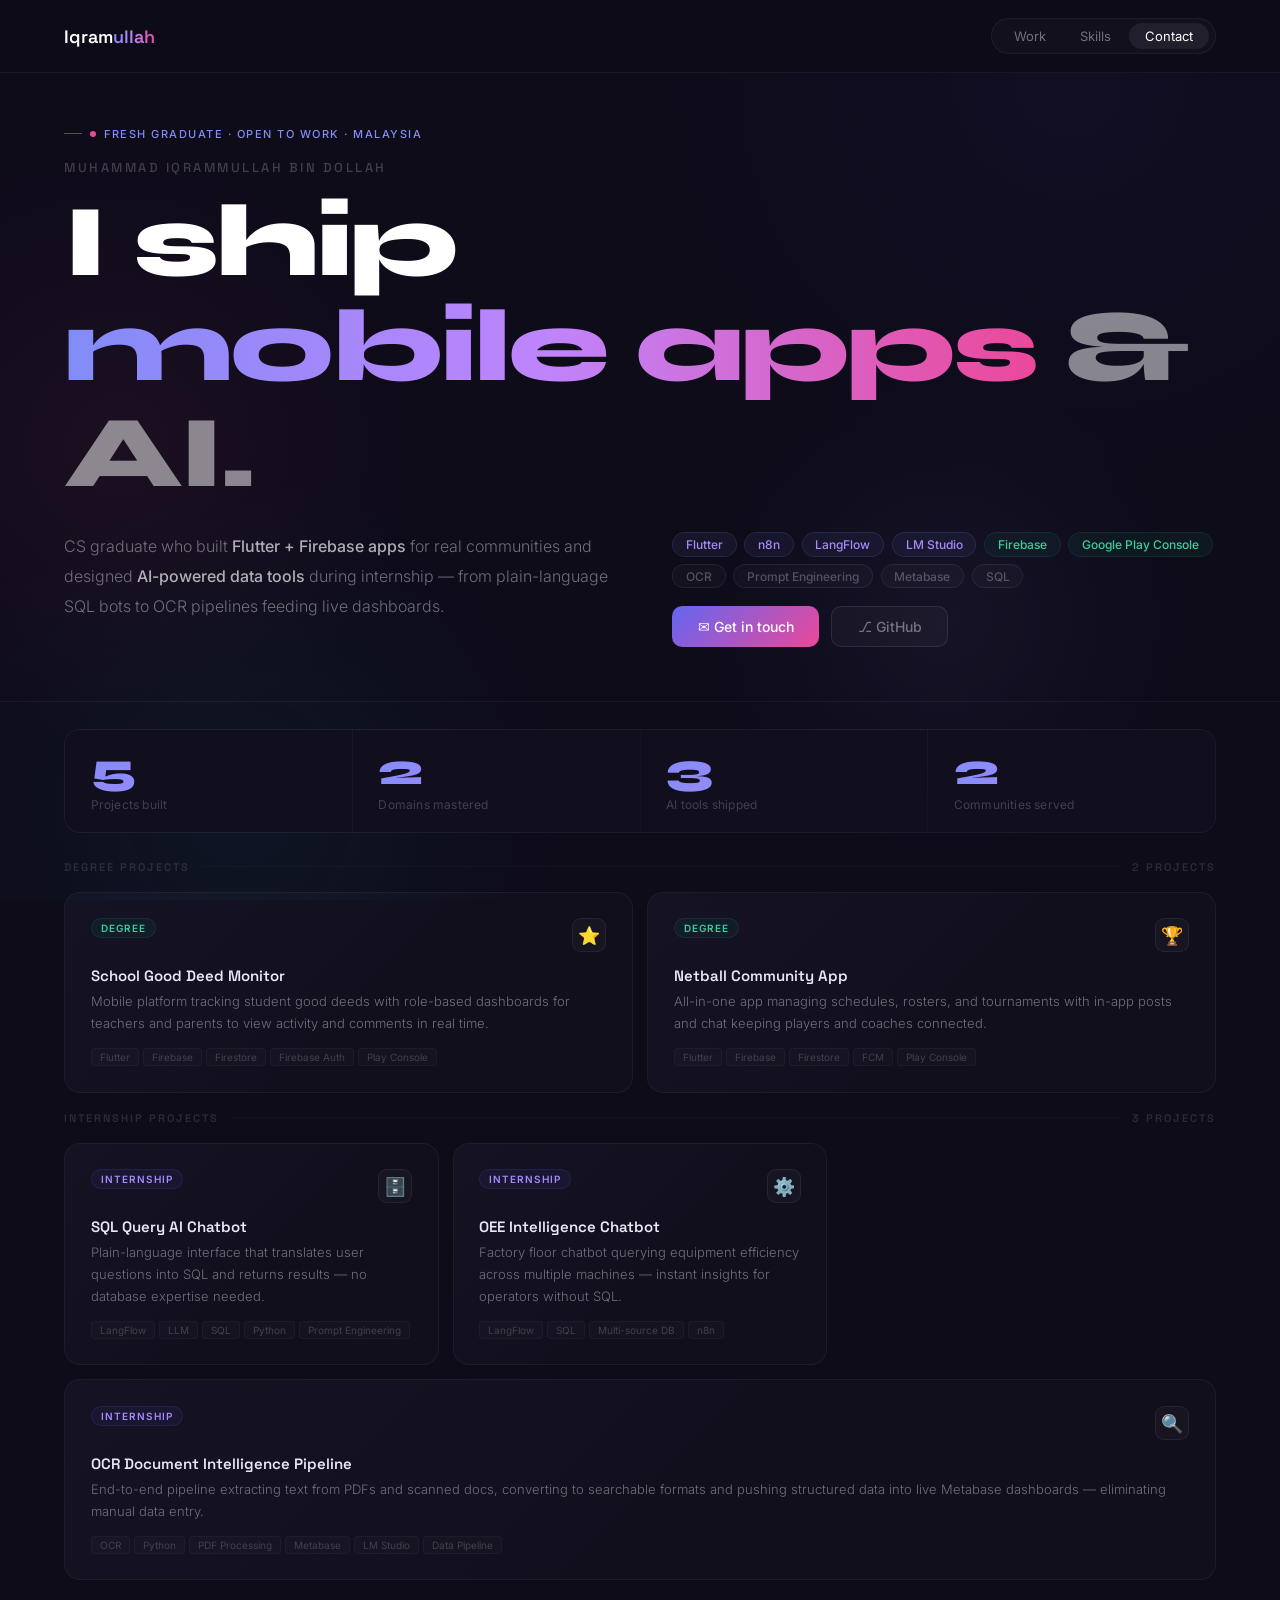
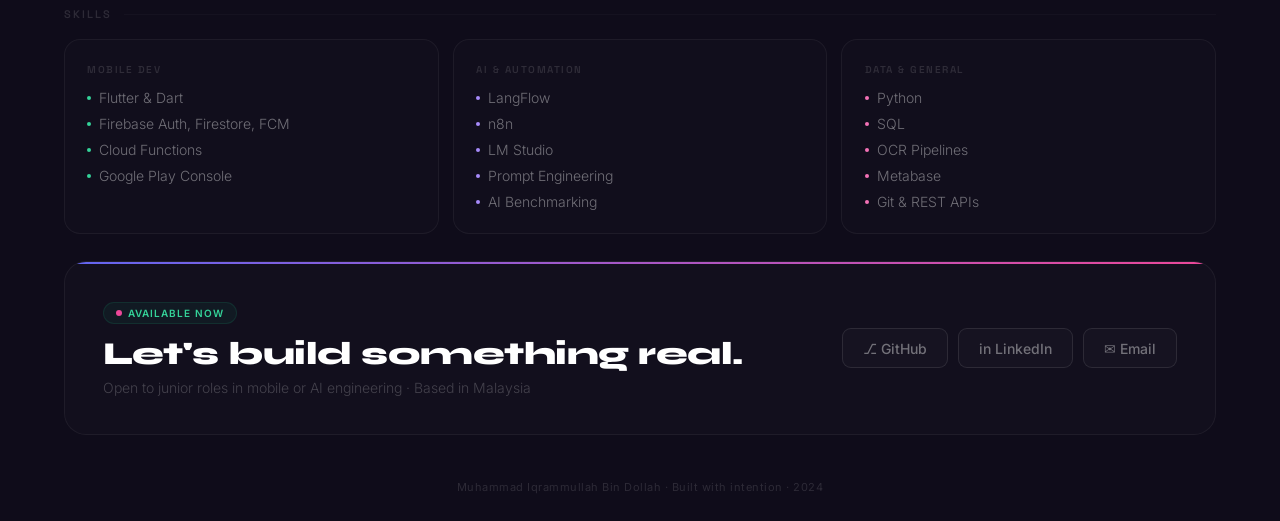
==== index.html @ d05047af "rename main.html to index.html" ====
<!DOCTYPE html>
<html lang="en">
<head>
<meta charset="UTF-8">
<meta name="viewport" content="width=device-width, initial-scale=1.0">
<title>Muhammad Iqrammullah — Mobile & AI Engineer</title>
<meta name="description" content="CS graduate building Flutter mobile apps and AI pipelines. Open to junior roles in Malaysia.">
<link rel="preconnect" href="https://fonts.googleapis.com">
<link href="https://fonts.googleapis.com/css2?family=Syne:wght@600;700;800&family=Inter:wght@300;400;500&family=Space+Grotesk:wght@400;500;600&display=swap" rel="stylesheet">
<style>
*, *::before, *::after { box-sizing: border-box; margin: 0; padding: 0; }

:root {
  --bg: #0F0C1A;
  --s1: #110E1E;
  --s2: #17142A;
  --b1: #ffffff0d;
  --b2: #ffffff18;
  --b3: #ffffff25;
  --t1: #F0EEF8;
  --t2: #ffffff66;
  --t3: #ffffff35;
  --t4: #ffffff20;
  --purple: #818CF8;
  --pink: #EC4899;
  --green: #34D399;
  --green-bg: #10B98110;
  --green-bd: #10B98122;
  --grad: linear-gradient(135deg, #6366F1, #EC4899);
  --grad-t: linear-gradient(90deg, #818CF8, #C084FC 50%, #EC4899);
  --pad: clamp(20px, 5vw, 80px);
}

html { scroll-behavior: smooth; }

body {
  background: var(--bg);
  color: var(--t1);
  font-family: 'Inter', sans-serif;
  min-height: 100vh;
  overflow-x: hidden;
}

/* Full-width canvas behind everything */
#bg-canvas {
  position: fixed;
  inset: 0;
  width: 100vw;
  height: 100vh;
  z-index: 0;
  pointer-events: none;
  opacity: 0.55;
}

.page { position: relative; z-index: 1; width: 100%; }

/* Padding-only container — NO max-width clamp that cuts off */
.inner {
  width: 100%;
  padding-left: var(--pad);
  padding-right: var(--pad);
}

/* ── NAV ── */
nav {
  display: flex;
  justify-content: space-between;
  align-items: center;
  width: 100%;
  padding: clamp(1rem, 2vh, 1.6rem) var(--pad);
  border-bottom: 1px solid var(--b1);
  position: sticky;
  top: 0;
  z-index: 100;
  background: #0F0C1Af3;
  backdrop-filter: blur(20px);
  -webkit-backdrop-filter: blur(20px);
}

.nav-logo {
  font-family: 'Space Grotesk', sans-serif;
  font-weight: 600;
  font-size: clamp(14px, 1.8vw, 18px);
  color: #fff;
  text-decoration: none;
  white-space: nowrap;
}
.nav-logo span {
  background: var(--grad-t);
  -webkit-background-clip: text;
  -webkit-text-fill-color: transparent;
  background-clip: text;
}

.nav-links {
  display: flex;
  gap: 2px;
  background: #ffffff06;
  border: 1px solid var(--b1);
  border-radius: 999px;
  padding: 4px 6px;
}
.nav-links a {
  font-size: clamp(11px, 1.2vw, 13px);
  color: var(--t2);
  text-decoration: none;
  padding: 5px clamp(12px, 1.5vw, 16px);
  border-radius: 999px;
  transition: all .2s;
  white-space: nowrap;
}
.nav-links a:hover, .nav-links a.active { color: #fff; background: #ffffff10; }

.nav-hamburger {
  display: none;
  flex-direction: column;
  gap: 5px;
  cursor: pointer;
  padding: 7px;
  border: 1px solid var(--b1);
  border-radius: 8px;
  background: #ffffff06;
}
.nav-hamburger span { display: block; width: 20px; height: 2px; background: var(--t2); border-radius: 2px; transition: all .25s; }
.nav-hamburger.open span:nth-child(1) { transform: translateY(7px) rotate(45deg); }
.nav-hamburger.open span:nth-child(2) { opacity: 0; }
.nav-hamburger.open span:nth-child(3) { transform: translateY(-7px) rotate(-45deg); }

.mobile-menu {
  display: none;
  position: fixed;
  top: 0; left: 0; right: 0;
  background: #0F0C1Afc;
  backdrop-filter: blur(24px);
  z-index: 99;
  padding: 5rem var(--pad) 2rem;
  border-bottom: 1px solid var(--b1);
  flex-direction: column;
  gap: 0.3rem;
  transform: translateY(-100%);
  transition: transform .3s ease;
}
.mobile-menu.open { transform: translateY(0); display: flex; }
.mobile-menu a {
  font-size: 1.3rem;
  color: var(--t2);
  text-decoration: none;
  padding: 1rem 0;
  border-bottom: 1px solid var(--b1);
  font-family: 'Space Grotesk', sans-serif;
  font-weight: 500;
  transition: color .15s;
}
.mobile-menu a:hover { color: #fff; }

/* ── HERO ── */
.hero {
  padding: clamp(2rem, 5vh, 5rem) var(--pad) clamp(2.5rem, 6vh, 5rem);
  border-bottom: 1px solid var(--b1);
  margin-bottom: clamp(1.5rem, 3vh, 3rem);
  width: 100%;
}

.eyebrow {
  display: inline-flex;
  align-items: center;
  gap: 8px;
  font-size: clamp(9px, 1vw, 11px);
  font-weight: 500;
  letter-spacing: 1.5px;
  text-transform: uppercase;
  color: var(--purple);
  margin-bottom: clamp(0.8rem, 2vh, 1.5rem);
}
.eyebrow::before { content:''; width: 18px; height: 1px; background: var(--purple); opacity: .5; }

.pulse {
  width: 6px; height: 6px;
  border-radius: 50%;
  background: var(--pink);
  animation: pulse 2s infinite;
  flex-shrink: 0;
}
@keyframes pulse { 0%,100%{opacity:1;transform:scale(1)} 50%{opacity:.3;transform:scale(.6)} }

.hero-name {
  font-family: 'Space Grotesk', sans-serif;
  font-size: clamp(10px, 1.1vw, 13px);
  font-weight: 500;
  color: var(--t3);
  letter-spacing: 2.5px;
  text-transform: uppercase;
  margin-bottom: clamp(0.5rem, 1.5vh, 1rem);
}

/* Hero headline scales with full viewport width */
h1 {
  font-family: 'Syne', sans-serif;
  font-size: clamp(2.8rem, 8vw, 7rem);
  font-weight: 800;
  line-height: 1.03;
  letter-spacing: -0.03em;
  color: #fff;
}
.h1b {
  font-family: 'Syne', sans-serif;
  font-size: clamp(2.8rem, 8vw, 7rem);
  font-weight: 800;
  line-height: 1.03;
  letter-spacing: -0.03em;
  display: block;
}
.gt {
  background: var(--grad-t);
  -webkit-background-clip: text;
  -webkit-text-fill-color: transparent;
  background-clip: text;
}
#cw { display: inline-block; min-width: clamp(180px, 35vw, 560px); }

.hero-body {
  display: grid;
  grid-template-columns: 1fr 1fr;
  gap: clamp(2rem, 5vw, 6rem);
  margin-top: clamp(1.5rem, 3vh, 2.5rem);
  align-items: start;
}

.hero-desc {
  font-size: clamp(13px, 1.4vw, 16px);
  line-height: 1.85;
  color: var(--t2);
  font-weight: 300;
}
.hero-desc strong { color: #ffffffaa; font-weight: 500; }

.hero-right {}

.chips {
  display: flex;
  flex-wrap: wrap;
  gap: clamp(4px, 0.6vw, 8px);
  margin-bottom: clamp(1rem, 2vh, 1.6rem);
}
.chip {
  font-size: clamp(10px, 1vw, 12px);
  font-weight: 500;
  padding: clamp(3px, 0.4vh, 6px) clamp(8px, 1vw, 14px);
  border-radius: 999px;
  transition: all .2s;
  cursor: default;
}
.chip:hover { transform: translateY(-2px); }
.cp { background: #818CF812; border: 1px solid #818CF822; color: #A78BFA; }
.cp:hover { background: #818CF820; border-color: #818CF840; }
.ck { background: #10B98110; border: 1px solid #10B98120; color: #34D399; }
.ck:hover { background: #10B98120; border-color: #10B98135; }
.cg { background: #ffffff07; border: 1px solid #ffffff10; color: #ffffff44; }
.cg:hover { background: #ffffff0f; color: #ffffff77; }

.hero-btns {
  display: flex;
  gap: clamp(6px, 1vw, 12px);
  flex-wrap: wrap;
}
.btn {
  font-size: clamp(12px, 1.2vw, 14px);
  font-weight: 500;
  padding: clamp(9px, 1.2vh, 13px) clamp(16px, 2vw, 26px);
  border-radius: 10px;
  cursor: pointer;
  border: none;
  transition: all .22s;
  display: inline-flex;
  align-items: center;
  gap: 7px;
  font-family: 'Inter', sans-serif;
  text-decoration: none;
  white-space: nowrap;
}
.btn-g { background: var(--grad); color: #fff; }
.btn-g:hover { transform: translateY(-2px); box-shadow: 0 10px 30px #6366F130; opacity: .9; }
.btn-gl { background: #ffffff08; border: 1px solid var(--b2); color: var(--t2); }
.btn-gl:hover { background: #ffffff11; color: #fff; transform: translateY(-2px); }

/* ── STATS ── */
.stats {
  display: grid;
  grid-template-columns: repeat(4, 1fr);
  gap: 1px;
  background: #ffffff08;
  border: 1px solid #ffffff08;
  border-radius: clamp(10px, 1.5vw, 16px);
  overflow: hidden;
  margin: 0 var(--pad) clamp(1.5rem, 3vh, 3rem);
}
.stat {
  background: var(--s1);
  padding: clamp(0.9rem, 2vh, 1.4rem) clamp(1rem, 2vw, 1.6rem);
  transition: background .2s;
  cursor: default;
}
.stat:hover { background: var(--s2); }
.snum {
  font-family: 'Syne', sans-serif;
  font-size: clamp(1.5rem, 3.5vw, 2.8rem);
  font-weight: 800;
  letter-spacing: -0.03em;
  background: linear-gradient(135deg, #818CF8, #C084FC);
  -webkit-background-clip: text;
  -webkit-text-fill-color: transparent;
  background-clip: text;
  line-height: 1;
}
.slbl {
  font-size: clamp(9px, 1vw, 12px);
  color: var(--t3);
  margin-top: 4px;
  letter-spacing: .2px;
  line-height: 1.4;
}

/* ── SECTION HEADER ── */
.sh { display: flex; align-items: center; gap: 12px; margin-bottom: clamp(1rem, 2vh, 1.6rem); }
.sl {
  font-family: 'Space Grotesk', sans-serif;
  font-size: clamp(9px, 0.9vw, 11px);
  font-weight: 600;
  letter-spacing: 2px;
  text-transform: uppercase;
  color: var(--t4);
  white-space: nowrap;
}
.sline { flex: 1; height: 1px; background: #ffffff07; }

/* ── PROJECTS ── */
.psec {
  padding: 0 var(--pad) clamp(1.5rem, 3vh, 3rem);
}

/* Auto-fit: 1 col mobile → 2 col tablet → 3 col desktop → fills available space */
.pgrid {
  display: grid;
  grid-template-columns: repeat(auto-fit, minmax(min(100%, 300px), 1fr));
  gap: clamp(8px, 1.2vw, 14px);
}

.pc {
  border: 1px solid var(--b1);
  border-radius: clamp(10px, 1.5vw, 16px);
  padding: clamp(1rem, 2vw, 1.6rem);
  background: #ffffff04;
  position: relative;
  overflow: hidden;
  transition: border-color .25s, background .25s, transform .25s, box-shadow .25s;
  cursor: pointer;
  min-height: 0;
}
.pc::before {
  content: ''; position: absolute; top: 0; left: 0; right: 0; height: 2px;
  background: transparent; transition: background .3s;
}
.pc::after {
  content: ''; position: absolute; inset: 0;
  background: linear-gradient(135deg, #6366F108, transparent 55%);
  pointer-events: none;
}
.pc:hover {
  border-color: #818CF825;
  background: #ffffff07;
  transform: translateY(-3px);
  box-shadow: 0 16px 48px #6366F112;
}
.pc:hover::before {
  background: linear-gradient(90deg, transparent, #818CF850, #EC489950, transparent);
}
.wide { grid-column: 1 / -1; }

.pc-top {
  display: flex;
  justify-content: space-between;
  align-items: flex-start;
  margin-bottom: clamp(0.7rem, 1.5vh, 1rem);
}
.pb {
  font-size: clamp(8px, 0.8vw, 10px);
  font-weight: 600;
  letter-spacing: 1px;
  text-transform: uppercase;
  padding: 3px 9px;
  border-radius: 999px;
}
.pb-d { background: #10B98112; color: #34D399; border: 1px solid #10B98120; }
.pb-i { background: #6366F112; color: #A78BFA; border: 1px solid #6366F122; }
.pi {
  width: clamp(26px, 3vw, 34px);
  height: clamp(26px, 3vw, 34px);
  border-radius: 9px;
  background: #ffffff07;
  border: 1px solid #ffffff10;
  display: flex; align-items: center; justify-content: center;
  font-size: clamp(13px, 1.8vw, 18px);
  transition: all .2s;
  flex-shrink: 0;
}
.pc:hover .pi { background: #818CF815; border-color: #818CF825; }
.pc h3 {
  font-family: 'Space Grotesk', sans-serif;
  font-size: clamp(12px, 1.3vw, 15px);
  font-weight: 600;
  color: #EDE9F8;
  margin-bottom: 5px;
  line-height: 1.3;
}
.pc p {
  font-size: clamp(11px, 1.1vw, 13px);
  line-height: 1.7;
  color: var(--t2);
  margin-bottom: clamp(0.6rem, 1.5vh, 1rem);
  font-weight: 300;
}
.pst { display: flex; flex-wrap: wrap; gap: 4px; }
.ptag {
  font-size: clamp(8px, 0.8vw, 10px);
  padding: 2px 8px;
  border-radius: 4px;
  background: #ffffff05;
  color: #ffffff30;
  border: 1px solid #ffffff08;
  transition: all .2s;
}
.pc:hover .ptag { background: #ffffff08; color: #ffffff45; }

/* ── MODAL ── */
.modal-overlay {
  position: fixed; inset: 0;
  background: #00000088;
  z-index: 200;
  display: flex; align-items: center; justify-content: center;
  opacity: 0; pointer-events: none;
  transition: opacity .25s;
  backdrop-filter: blur(8px);
  padding: clamp(1rem, 3vw, 2rem);
}
.modal-overlay.open { opacity: 1; pointer-events: all; }
.modal {
  background: #151222ee;
  border: 1px solid var(--b2);
  border-radius: clamp(14px, 2vw, 22px);
  padding: clamp(1.4rem, 3vw, 2.2rem);
  width: min(600px, 92vw);
  max-height: 88vh;
  overflow-y: auto;
  transform: translateY(20px) scale(.97);
  transition: transform .28s;
  position: relative;
}
.modal-overlay.open .modal { transform: translateY(0) scale(1); }
.modal::after {
  content: ''; position: absolute; top: 0; left: 0; right: 0;
  height: 2px; background: var(--grad);
  border-radius: 22px 22px 0 0;
}
.modal-close {
  position: absolute; top: 1rem; right: 1rem;
  background: #ffffff10; border: 1px solid var(--b1);
  border-radius: 999px; padding: 4px 12px;
  font-size: 11px; color: var(--t2); cursor: pointer;
  transition: all .15s; font-family: 'Inter', sans-serif;
}
.modal-close:hover { background: #ffffff18; color: #fff; }
.modal-badge {
  font-size: 9px; font-weight: 600; letter-spacing: 1px;
  text-transform: uppercase; padding: 3px 9px;
  border-radius: 999px; display: inline-block; margin-bottom: 12px;
}
.modal h2 {
  font-family: 'Syne', sans-serif;
  font-size: clamp(1.1rem, 2.5vw, 1.5rem);
  font-weight: 800; color: #fff;
  letter-spacing: -.4px; margin-bottom: .7rem; padding-right: 3rem;
}
.modal-desc {
  font-size: clamp(12px, 1.2vw, 14px);
  line-height: 1.8; color: var(--t2);
  margin-bottom: 1.2rem; font-weight: 300;
}
.modal-stack { display: flex; flex-wrap: wrap; gap: 6px; }
.modal-tag {
  font-size: clamp(10px, 1vw, 12px);
  padding: 4px 10px; border-radius: 6px;
  background: #ffffff08; color: var(--t2);
  border: 1px solid var(--b1);
}

/* ── SKILLS ── */
.skills-sec {
  padding: 0 var(--pad) clamp(1.5rem, 3vh, 3rem);
}
.skgrid {
  display: grid;
  grid-template-columns: repeat(auto-fit, minmax(min(100%, 200px), 1fr));
  gap: clamp(8px, 1.2vw, 14px);
}
.skg {
  border: 1px solid var(--b1);
  border-radius: clamp(10px, 1.5vw, 16px);
  padding: clamp(1rem, 2vw, 1.4rem);
  background: #ffffff03;
  transition: all .22s;
}
.skg:hover { border-color: var(--b2); background: #ffffff06; transform: translateY(-2px); }
.skt {
  font-size: clamp(8px, 0.9vw, 10px);
  font-weight: 600; letter-spacing: 1.5px;
  text-transform: uppercase; color: var(--t4);
  margin-bottom: clamp(8px, 1.5vh, 14px);
  font-family: 'Space Grotesk', sans-serif;
}
.ski {
  display: flex; align-items: center; gap: 8px;
  font-size: clamp(11px, 1.2vw, 14px);
  color: var(--t2); margin-bottom: clamp(5px, 1vh, 9px);
  font-weight: 300; transition: color .15s;
}
.ski:last-child { margin-bottom: 0; }
.skg:hover .ski { color: var(--t1); }
.sd { width: 4px; height: 4px; border-radius: 50%; flex-shrink: 0; }
.dp { background: #A78BFA; } .dk { background: #34D399; } .dt { background: #F472B6; }

/* ── CONTACT ── */
.contact-sec {
  padding: 0 var(--pad) clamp(1.5rem, 3vh, 3rem);
}
.cc {
  border: 1px solid var(--b1);
  border-radius: clamp(14px, 2vw, 22px);
  padding: clamp(1.5rem, 3vw, 2.5rem);
  background: #ffffff04;
  position: relative;
  overflow: hidden;
  transition: border-color .25s;
}
.cc:hover { border-color: var(--b2); }
.cc::before {
  content: ''; position: absolute; top: 0; left: 0; right: 0;
  height: 2px; background: var(--grad);
}
.cc-inner {
  display: flex;
  justify-content: space-between;
  align-items: center;
  gap: clamp(1rem, 3vw, 2rem);
  flex-wrap: wrap;
}
.avail {
  display: inline-flex; align-items: center; gap: 6px;
  font-size: clamp(8px, 0.9vw, 10px);
  font-weight: 600; letter-spacing: 1px; text-transform: uppercase;
  color: var(--green); background: var(--green-bg);
  border: 1px solid var(--green-bd);
  padding: 4px 12px; border-radius: 999px; margin-bottom: 10px;
}
.cc h4 {
  font-family: 'Syne', sans-serif;
  font-size: clamp(1.2rem, 3.5vw, 2rem);
  font-weight: 800; color: #fff;
  letter-spacing: -.5px; margin-bottom: 6px;
}
.cc p { font-size: clamp(11px, 1.2vw, 14px); color: var(--t3); font-weight: 300; }
.clinks { display: flex; gap: clamp(6px, 1vw, 10px); flex-wrap: wrap; }
.cl {
  font-size: clamp(11px, 1.1vw, 14px);
  font-weight: 500;
  padding: clamp(8px, 1.2vh, 12px) clamp(14px, 2vw, 20px);
  border-radius: 9px;
  border: 1px solid var(--b2);
  color: var(--t2); text-decoration: none;
  display: inline-flex; align-items: center; gap: 6px;
  transition: all .18s; background: #ffffff05;
  font-family: 'Inter', sans-serif;
}
.cl:hover { color: #fff; border-color: var(--b3); background: #ffffff0f; transform: translateY(-2px); }

footer {
  text-align: center;
  padding: clamp(1rem, 2vh, 1.5rem) var(--pad) clamp(1.5rem, 3vh, 2.5rem);
  font-size: clamp(9px, 1vw, 11px);
  color: var(--t4);
  letter-spacing: .5px;
}

/* ── ANIMATIONS ── */
.reveal { opacity: 0; transform: translateY(22px); transition: opacity .55s ease, transform .55s ease; }
.reveal.visible { opacity: 1; transform: translateY(0); }
.fo { animation: fo .22s ease forwards; }
.fi { animation: fi .25s ease forwards; }
@keyframes fo { from{opacity:1;transform:translateY(0)} to{opacity:0;transform:translateY(-6px)} }
@keyframes fi { from{opacity:0;transform:translateY(6px)} to{opacity:1;transform:translateY(0)} }

/* ── RESPONSIVE ── */
@media (max-width: 900px) {
  .hero-body { grid-template-columns: 1fr; gap: 1.5rem; }
  .nav-links { display: none; }
  .nav-hamburger { display: flex; }
}
@media (max-width: 640px) {
  .stats { grid-template-columns: repeat(2, 1fr); }
  .cc-inner { flex-direction: column; align-items: flex-start; }
}
@media (max-width: 400px) {
  .skgrid { grid-template-columns: 1fr; }
}
@media (prefers-reduced-motion: reduce) {
  *, *::before, *::after { animation-duration: .01ms !important; transition-duration: .01ms !important; }
}
</style>
</head>
<body>

<canvas id="bg-canvas"></canvas>

<!-- MOBILE MENU -->
<div class="mobile-menu" id="mobile-menu">
  <a href="#work"    onclick="closeMobileMenu()">Work</a>
  <a href="#skills"  onclick="closeMobileMenu()">Skills</a>
  <a href="#contact" onclick="closeMobileMenu()">Contact</a>
</div>

<!-- MODAL -->
<div class="modal-overlay" id="modal" role="dialog" aria-modal="true">
  <div class="modal">
    <button class="modal-close" id="modal-close" aria-label="Close">✕ Close</button>
    <span class="modal-badge" id="m-badge"></span>
    <h2 id="m-title"></h2>
    <p class="modal-desc" id="m-desc"></p>
    <div class="modal-stack" id="m-stack"></div>
  </div>
</div>

<div class="page">

  <!-- NAV -->
  <nav aria-label="Main navigation">
    <a class="nav-logo" href="#">Iqram<span>ullah</span></a>
    <div class="nav-links">
      <a href="#work">Work</a>
      <a href="#skills">Skills</a>
      <a href="#contact">Contact</a>
    </div>
    <button class="nav-hamburger" id="hamburger" aria-label="Toggle menu" aria-expanded="false">
      <span></span><span></span><span></span>
    </button>
  </nav>

  <!-- HERO -->
  <section class="hero reveal" aria-label="Introduction">
    <div class="eyebrow"><span class="pulse" aria-hidden="true"></span>Fresh Graduate · Open to Work · Malaysia</div>
    <p class="hero-name">Muhammad Iqrammullah Bin Dollah</p>
    <h1>I ship</h1>
    <span class="h1b">
      <span class="gt" id="cw" aria-live="polite">mobile apps</span>
      <span style="color:#ffffff80"> &amp; AI.</span>
    </span>
    <div class="hero-body">
      <p class="hero-desc">
        CS graduate who built <strong>Flutter + Firebase apps</strong> for real communities
        and designed <strong>AI-powered data tools</strong> during internship — from
        plain-language SQL bots to OCR pipelines feeding live dashboards.
      </p>
      <div class="hero-right">
        <div class="chips" role="list">
          <span class="chip cp" role="listitem">Flutter</span>
          <span class="chip cp" role="listitem">n8n</span>
          <span class="chip cp" role="listitem">LangFlow</span>
          <span class="chip cp" role="listitem">LM Studio</span>
          <span class="chip ck" role="listitem">Firebase</span>
          <span class="chip ck" role="listitem">Google Play Console</span>
          <span class="chip cg" role="listitem">OCR</span>
          <span class="chip cg" role="listitem">Prompt Engineering</span>
          <span class="chip cg" role="listitem">Metabase</span>
          <span class="chip cg" role="listitem">SQL</span>
        </div>
        <div class="hero-btns">
          <a class="btn btn-g" href="mailto:your@email.com">✉ Get in touch</a>
          <a class="btn btn-gl" href="https://github.com/yourusername" target="_blank" rel="noopener">⎇ GitHub</a>
        </div>
      </div>
    </div>
  </section>

  <!-- STATS -->
  <div class="stats reveal" role="region" aria-label="At a glance">
    <div class="stat"><div class="snum">5</div><div class="slbl">Projects built</div></div>
    <div class="stat"><div class="snum">2</div><div class="slbl">Domains mastered</div></div>
    <div class="stat"><div class="snum">3</div><div class="slbl">AI tools shipped</div></div>
    <div class="stat"><div class="snum">2</div><div class="slbl">Communities served</div></div>
  </div>

  <!-- PROJECTS -->
  <section id="work" class="psec reveal" aria-label="Projects">

    <div class="sh"><span class="sl">Degree Projects</span><div class="sline"></div><span class="sl">2 Projects</span></div>
    <div class="pgrid" style="margin-bottom: clamp(1rem,2vh,2rem)">

      <article class="pc"
        data-title="School Good Deed Monitor" data-badge="Degree" data-badge-class="pb-d"
        data-desc="A mobile platform that tracks and rewards student good deeds, giving teachers and parents their own role-based dashboard to view activity, milestones, and leave comments in real time. Designed to encourage positive school culture through transparent recognition."
        data-stack="Flutter,Dart,Firebase Auth,Firestore,Cloud Storage,Google Play Console">
        <div class="pc-top"><span class="pb pb-d">Degree</span><div class="pi">⭐</div></div>
        <h3>School Good Deed Monitor</h3>
        <p>Mobile platform tracking student good deeds with role-based dashboards for teachers and parents to view activity and comments in real time.</p>
        <div class="pst"><span class="ptag">Flutter</span><span class="ptag">Firebase</span><span class="ptag">Firestore</span><span class="ptag">Firebase Auth</span><span class="ptag">Play Console</span></div>
      </article>

      <article class="pc"
        data-title="Netball Community App" data-badge="Degree" data-badge-class="pb-d"
        data-desc="All-in-one mobile app for netball communities — manages schedules, rosters, and tournaments, while giving players and coaches an in-app social feed and chat so the community stays connected between games and events."
        data-stack="Flutter,Dart,Firebase,Firestore,FCM (Push Notifications),Google Play Console">
        <div class="pc-top"><span class="pb pb-d">Degree</span><div class="pi">🏆</div></div>
        <h3>Netball Community App</h3>
        <p>All-in-one app managing schedules, rosters, and tournaments with in-app posts and chat keeping players and coaches connected.</p>
        <div class="pst"><span class="ptag">Flutter</span><span class="ptag">Firebase</span><span class="ptag">Firestore</span><span class="ptag">FCM</span><span class="ptag">Play Console</span></div>
      </article>

    </div>

    <div class="sh" style="margin-top:clamp(1rem,2vh,1.8rem)"><span class="sl">Internship Projects</span><div class="sline"></div><span class="sl">3 Projects</span></div>
    <div class="pgrid">

      <article class="pc"
        data-title="SQL Query AI Chatbot" data-badge="Internship" data-badge-class="pb-i"
        data-desc="Conversational interface that lets non-technical users query a database in plain English — the AI translates natural language intent into accurate SQL, executes it, and returns clean readable results instantly. No SQL knowledge required by the end user."
        data-stack="LangFlow,LLM,SQL,Python,Prompt Engineering,REST API">
        <div class="pc-top"><span class="pb pb-i">Internship</span><div class="pi">🗄️</div></div>
        <h3>SQL Query AI Chatbot</h3>
        <p>Plain-language interface that translates user questions into SQL and returns results — no database expertise needed.</p>
        <div class="pst"><span class="ptag">LangFlow</span><span class="ptag">LLM</span><span class="ptag">SQL</span><span class="ptag">Python</span><span class="ptag">Prompt Engineering</span></div>
      </article>

      <article class="pc"
        data-title="OEE Intelligence Chatbot" data-badge="Internship" data-badge-class="pb-i"
        data-desc="Plain-language chatbot for factory floor data — queries Overall Equipment Efficiency metrics across multiple machines and data sources so operators and managers get instant insights without writing a single line of SQL."
        data-stack="LangFlow,LLM,SQL,Multi-source DB,n8n,Python">
        <div class="pc-top"><span class="pb pb-i">Internship</span><div class="pi">⚙️</div></div>
        <h3>OEE Intelligence Chatbot</h3>
        <p>Factory floor chatbot querying equipment efficiency across multiple machines — instant insights for operators without SQL.</p>
        <div class="pst"><span class="ptag">LangFlow</span><span class="ptag">SQL</span><span class="ptag">Multi-source DB</span><span class="ptag">n8n</span></div>
      </article>

      <article class="pc wide"
        data-title="OCR Document Intelligence Pipeline" data-badge="Internship" data-badge-class="pb-i"
        data-desc="End-to-end OCR system that extracts text from PDFs and scanned documents, converts them into editable and searchable formats, and pushes clean structured data into Metabase for live visual dashboards — eliminating hours of manual data entry and making documents instantly queryable."
        data-stack="OCR,Python,PDF Processing,Metabase,LM Studio,Data Pipeline">
        <div class="pc-top"><span class="pb pb-i">Internship</span><div class="pi">🔍</div></div>
        <h3>OCR Document Intelligence Pipeline</h3>
        <p>End-to-end pipeline extracting text from PDFs and scanned docs, converting to searchable formats and pushing structured data into live Metabase dashboards — eliminating manual data entry.</p>
        <div class="pst"><span class="ptag">OCR</span><span class="ptag">Python</span><span class="ptag">PDF Processing</span><span class="ptag">Metabase</span><span class="ptag">LM Studio</span><span class="ptag">Data Pipeline</span></div>
      </article>

    </div>
  </section>

  <!-- SKILLS -->
  <section id="skills" class="skills-sec reveal" aria-label="Skills">
    <div class="sh"><span class="sl">Skills</span><div class="sline"></div></div>
    <div class="skgrid">
      <div class="skg">
        <div class="skt">Mobile Dev</div>
        <div class="ski"><span class="sd dk"></span>Flutter &amp; Dart</div>
        <div class="ski"><span class="sd dk"></span>Firebase Auth, Firestore, FCM</div>
        <div class="ski"><span class="sd dk"></span>Cloud Functions</div>
        <div class="ski"><span class="sd dk"></span>Google Play Console</div>
      </div>
      <div class="skg">
        <div class="skt">AI &amp; Automation</div>
        <div class="ski"><span class="sd dp"></span>LangFlow</div>
        <div class="ski"><span class="sd dp"></span>n8n</div>
        <div class="ski"><span class="sd dp"></span>LM Studio</div>
        <div class="ski"><span class="sd dp"></span>Prompt Engineering</div>
        <div class="ski"><span class="sd dp"></span>AI Benchmarking</div>
      </div>
      <div class="skg">
        <div class="skt">Data &amp; General</div>
        <div class="ski"><span class="sd dt"></span>Python</div>
        <div class="ski"><span class="sd dt"></span>SQL</div>
        <div class="ski"><span class="sd dt"></span>OCR Pipelines</div>
        <div class="ski"><span class="sd dt"></span>Metabase</div>
        <div class="ski"><span class="sd dt"></span>Git &amp; REST APIs</div>
      </div>
    </div>
  </section>

  <!-- CONTACT -->
  <section id="contact" class="contact-sec reveal" aria-label="Contact">
    <div class="cc">
      <div class="cc-inner">
        <div>
          <div class="avail"><span class="pulse" aria-hidden="true"></span>Available now</div>
          <h4>Let's build something real.</h4>
          <p>Open to junior roles in mobile or AI engineering · Based in Malaysia</p>
        </div>
        <div class="clinks">
          <a class="cl" href="https://github.com/yourusername" target="_blank" rel="noopener">⎇ GitHub</a>
          <a class="cl" href="https://linkedin.com/in/yourusername" target="_blank" rel="noopener">in LinkedIn</a>
          <a class="cl" href="mailto:your@email.com">✉ Email</a>
        </div>
      </div>
    </div>
  </section>

  <footer><p>Muhammad Iqrammullah Bin Dollah · Built with intention · 2024</p></footer>

</div><!-- /page -->

<script>
/* ── CANVAS ── */
const canvas = document.getElementById('bg-canvas');
const ctx = canvas.getContext('2d');
let W, H;
const orbs = [
  { xR:.82, yR:.08, r:320, col:'#4F46E5', dx:.0004, dy:.0003 },
  { xR:.08, yR:.48, r:240, col:'#EC4899', dx:.0003, dy:.0004 },
  { xR:.72, yR:.68, r:190, col:'#818CF8', dx:.0005, dy:.0002 },
  { xR:.18, yR:.88, r:260, col:'#06B6D4', dx:.0002, dy:.0005 },
];

function resize() {
  W = canvas.width  = window.innerWidth;
  H = canvas.height = window.innerHeight;
}
resize();
window.addEventListener('resize', resize);

function draw() {
  ctx.clearRect(0, 0, W, H);
  orbs.forEach(o => {
    o.xR += o.dx; o.yR += o.dy;
    if (o.xR < -.05 || o.xR > 1.05) o.dx *= -1;
    if (o.yR < -.05 || o.yR > 1.05) o.dy *= -1;
    const x = o.xR * W, y = o.yR * H;
    const r = o.r * (Math.max(W, H) / 1000);
    const g = ctx.createRadialGradient(x, y, 0, x, y, r);
    g.addColorStop(0, o.col + '1C');
    g.addColorStop(1, o.col + '00');
    ctx.fillStyle = g;
    ctx.beginPath(); ctx.arc(x, y, r, 0, Math.PI * 2); ctx.fill();
  });
  requestAnimationFrame(draw);
}
draw();

document.addEventListener('mousemove', e => {
  const mx = (e.clientX / W - .5) * .0008;
  const my = (e.clientY / H - .5) * .0008;
  orbs.forEach((o, i) => {
    const s = i % 2 === 0 ? 1 : -1;
    o.dx = .0003 * s + mx * s;
    o.dy = .0003 * s + my * s;
  });
});

/* ── HAMBURGER ── */
const hamburger  = document.getElementById('hamburger');
const mobileMenu = document.getElementById('mobile-menu');
hamburger.addEventListener('click', () => {
  const open = mobileMenu.classList.toggle('open');
  hamburger.classList.toggle('open', open);
  hamburger.setAttribute('aria-expanded', open);
  document.body.style.overflow = open ? 'hidden' : '';
});
function closeMobileMenu() {
  mobileMenu.classList.remove('open');
  hamburger.classList.remove('open');
  hamburger.setAttribute('aria-expanded', 'false');
  document.body.style.overflow = '';
}

/* ── HEADLINE CYCLE ── */
const words = ['mobile apps','AI pipelines','SQL chatbots','OCR systems','real products'];
let wi = 0;
const cw = document.getElementById('cw');
setInterval(() => {
  cw.classList.add('fo');
  setTimeout(() => {
    wi = (wi + 1) % words.length;
    cw.textContent = words[wi];
    cw.classList.remove('fo');
    cw.classList.add('fi');
    setTimeout(() => cw.classList.remove('fi'), 250);
  }, 210);
}, 2800);

/* ── SCROLL REVEAL ── */
const ro = new IntersectionObserver(entries => {
  entries.forEach(e => {
    if (e.isIntersecting) {
      e.target.classList.add('visible');
      ro.unobserve(e.target);
    }
  });
}, { threshold: 0.07 });
document.querySelectorAll('.reveal').forEach(el => ro.observe(el));

/* ── NAV ACTIVE ── */
const navAs = document.querySelectorAll('.nav-links a');
const so = new IntersectionObserver(entries => {
  entries.forEach(e => {
    if (e.isIntersecting)
      navAs.forEach(a => a.classList.toggle('active', a.getAttribute('href') === '#' + e.target.id));
  });
}, { threshold: 0.35 });
['work','skills','contact'].forEach(id => { const el = document.getElementById(id); if (el) so.observe(el); });

/* ── MODAL ── */
const modal  = document.getElementById('modal');
const mClose = document.getElementById('modal-close');
document.querySelectorAll('.pc').forEach(card => {
  card.addEventListener('click', () => {
    document.getElementById('m-badge').textContent  = card.dataset.badge;
    document.getElementById('m-badge').className    = 'modal-badge ' + card.dataset.badgeClass;
    document.getElementById('m-title').textContent  = card.dataset.title;
    document.getElementById('m-desc').textContent   = card.dataset.desc;
    document.getElementById('m-stack').innerHTML    =
      card.dataset.stack.split(',').map(t => `<span class="modal-tag">${t.trim()}</span>`).join('');
    modal.classList.add('open');
    document.body.style.overflow = 'hidden';
  });
});
function closeModal() { modal.classList.remove('open'); document.body.style.overflow = ''; }
mClose.addEventListener('click', closeModal);
modal.addEventListener('click', e => { if (e.target === modal) closeModal(); });
document.addEventListener('keydown', e => { if (e.key === 'Escape') closeModal(); });
</script>
</body>
</html>
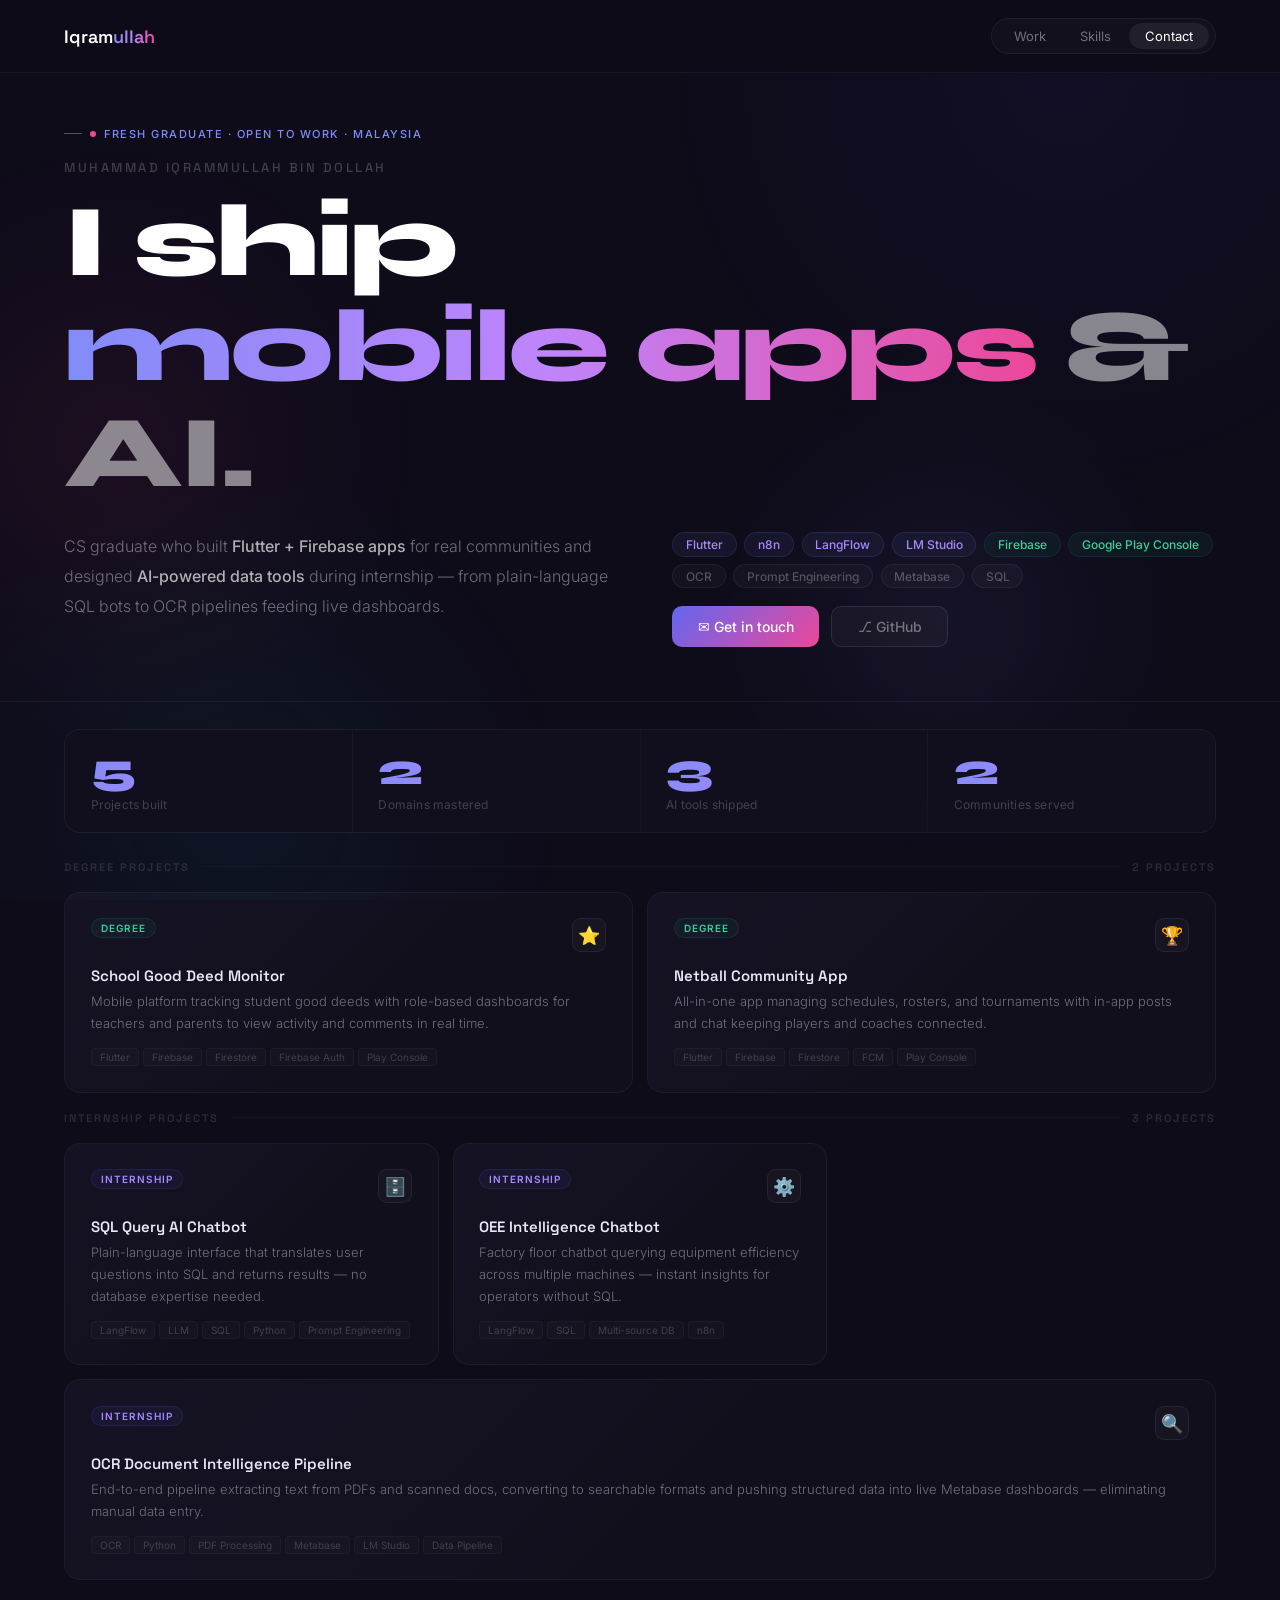
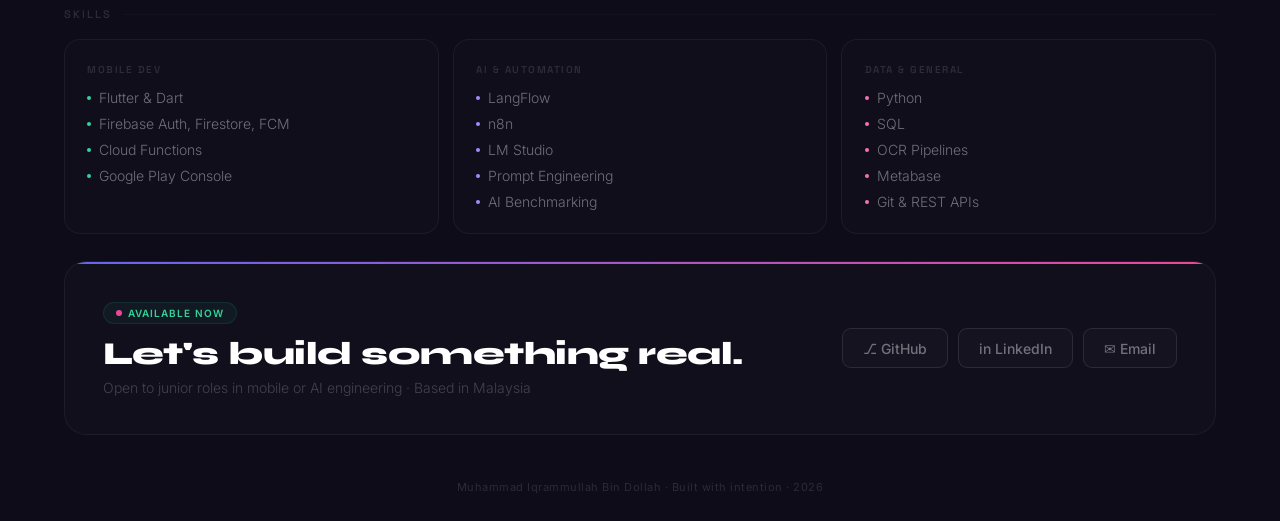
==== commit 4c134644: "split into index.html, style.css, script.js" ====
--- a/index.html
+++ b/index.html
@@ -7,614 +7,7 @@
 <meta name="description" content="CS graduate building Flutter mobile apps and AI pipelines. Open to junior roles in Malaysia.">
 <link rel="preconnect" href="https://fonts.googleapis.com">
 <link href="https://fonts.googleapis.com/css2?family=Syne:wght@600;700;800&family=Inter:wght@300;400;500&family=Space+Grotesk:wght@400;500;600&display=swap" rel="stylesheet">
-<style>
-*, *::before, *::after { box-sizing: border-box; margin: 0; padding: 0; }
-
-:root {
-  --bg: #0F0C1A;
-  --s1: #110E1E;
-  --s2: #17142A;
-  --b1: #ffffff0d;
-  --b2: #ffffff18;
-  --b3: #ffffff25;
-  --t1: #F0EEF8;
-  --t2: #ffffff66;
-  --t3: #ffffff35;
-  --t4: #ffffff20;
-  --purple: #818CF8;
-  --pink: #EC4899;
-  --green: #34D399;
-  --green-bg: #10B98110;
-  --green-bd: #10B98122;
-  --grad: linear-gradient(135deg, #6366F1, #EC4899);
-  --grad-t: linear-gradient(90deg, #818CF8, #C084FC 50%, #EC4899);
-  --pad: clamp(20px, 5vw, 80px);
-}
-
-html { scroll-behavior: smooth; }
-
-body {
-  background: var(--bg);
-  color: var(--t1);
-  font-family: 'Inter', sans-serif;
-  min-height: 100vh;
-  overflow-x: hidden;
-}
-
-/* Full-width canvas behind everything */
-#bg-canvas {
-  position: fixed;
-  inset: 0;
-  width: 100vw;
-  height: 100vh;
-  z-index: 0;
-  pointer-events: none;
-  opacity: 0.55;
-}
-
-.page { position: relative; z-index: 1; width: 100%; }
-
-/* Padding-only container — NO max-width clamp that cuts off */
-.inner {
-  width: 100%;
-  padding-left: var(--pad);
-  padding-right: var(--pad);
-}
-
-/* ── NAV ── */
-nav {
-  display: flex;
-  justify-content: space-between;
-  align-items: center;
-  width: 100%;
-  padding: clamp(1rem, 2vh, 1.6rem) var(--pad);
-  border-bottom: 1px solid var(--b1);
-  position: sticky;
-  top: 0;
-  z-index: 100;
-  background: #0F0C1Af3;
-  backdrop-filter: blur(20px);
-  -webkit-backdrop-filter: blur(20px);
-}
-
-.nav-logo {
-  font-family: 'Space Grotesk', sans-serif;
-  font-weight: 600;
-  font-size: clamp(14px, 1.8vw, 18px);
-  color: #fff;
-  text-decoration: none;
-  white-space: nowrap;
-}
-.nav-logo span {
-  background: var(--grad-t);
-  -webkit-background-clip: text;
-  -webkit-text-fill-color: transparent;
-  background-clip: text;
-}
-
-.nav-links {
-  display: flex;
-  gap: 2px;
-  background: #ffffff06;
-  border: 1px solid var(--b1);
-  border-radius: 999px;
-  padding: 4px 6px;
-}
-.nav-links a {
-  font-size: clamp(11px, 1.2vw, 13px);
-  color: var(--t2);
-  text-decoration: none;
-  padding: 5px clamp(12px, 1.5vw, 16px);
-  border-radius: 999px;
-  transition: all .2s;
-  white-space: nowrap;
-}
-.nav-links a:hover, .nav-links a.active { color: #fff; background: #ffffff10; }
-
-.nav-hamburger {
-  display: none;
-  flex-direction: column;
-  gap: 5px;
-  cursor: pointer;
-  padding: 7px;
-  border: 1px solid var(--b1);
-  border-radius: 8px;
-  background: #ffffff06;
-}
-.nav-hamburger span { display: block; width: 20px; height: 2px; background: var(--t2); border-radius: 2px; transition: all .25s; }
-.nav-hamburger.open span:nth-child(1) { transform: translateY(7px) rotate(45deg); }
-.nav-hamburger.open span:nth-child(2) { opacity: 0; }
-.nav-hamburger.open span:nth-child(3) { transform: translateY(-7px) rotate(-45deg); }
-
-.mobile-menu {
-  display: none;
-  position: fixed;
-  top: 0; left: 0; right: 0;
-  background: #0F0C1Afc;
-  backdrop-filter: blur(24px);
-  z-index: 99;
-  padding: 5rem var(--pad) 2rem;
-  border-bottom: 1px solid var(--b1);
-  flex-direction: column;
-  gap: 0.3rem;
-  transform: translateY(-100%);
-  transition: transform .3s ease;
-}
-.mobile-menu.open { transform: translateY(0); display: flex; }
-.mobile-menu a {
-  font-size: 1.3rem;
-  color: var(--t2);
-  text-decoration: none;
-  padding: 1rem 0;
-  border-bottom: 1px solid var(--b1);
-  font-family: 'Space Grotesk', sans-serif;
-  font-weight: 500;
-  transition: color .15s;
-}
-.mobile-menu a:hover { color: #fff; }
-
-/* ── HERO ── */
-.hero {
-  padding: clamp(2rem, 5vh, 5rem) var(--pad) clamp(2.5rem, 6vh, 5rem);
-  border-bottom: 1px solid var(--b1);
-  margin-bottom: clamp(1.5rem, 3vh, 3rem);
-  width: 100%;
-}
-
-.eyebrow {
-  display: inline-flex;
-  align-items: center;
-  gap: 8px;
-  font-size: clamp(9px, 1vw, 11px);
-  font-weight: 500;
-  letter-spacing: 1.5px;
-  text-transform: uppercase;
-  color: var(--purple);
-  margin-bottom: clamp(0.8rem, 2vh, 1.5rem);
-}
-.eyebrow::before { content:''; width: 18px; height: 1px; background: var(--purple); opacity: .5; }
-
-.pulse {
-  width: 6px; height: 6px;
-  border-radius: 50%;
-  background: var(--pink);
-  animation: pulse 2s infinite;
-  flex-shrink: 0;
-}
-@keyframes pulse { 0%,100%{opacity:1;transform:scale(1)} 50%{opacity:.3;transform:scale(.6)} }
-
-.hero-name {
-  font-family: 'Space Grotesk', sans-serif;
-  font-size: clamp(10px, 1.1vw, 13px);
-  font-weight: 500;
-  color: var(--t3);
-  letter-spacing: 2.5px;
-  text-transform: uppercase;
-  margin-bottom: clamp(0.5rem, 1.5vh, 1rem);
-}
-
-/* Hero headline scales with full viewport width */
-h1 {
-  font-family: 'Syne', sans-serif;
-  font-size: clamp(2.8rem, 8vw, 7rem);
-  font-weight: 800;
-  line-height: 1.03;
-  letter-spacing: -0.03em;
-  color: #fff;
-}
-.h1b {
-  font-family: 'Syne', sans-serif;
-  font-size: clamp(2.8rem, 8vw, 7rem);
-  font-weight: 800;
-  line-height: 1.03;
-  letter-spacing: -0.03em;
-  display: block;
-}
-.gt {
-  background: var(--grad-t);
-  -webkit-background-clip: text;
-  -webkit-text-fill-color: transparent;
-  background-clip: text;
-}
-#cw { display: inline-block; min-width: clamp(180px, 35vw, 560px); }
-
-.hero-body {
-  display: grid;
-  grid-template-columns: 1fr 1fr;
-  gap: clamp(2rem, 5vw, 6rem);
-  margin-top: clamp(1.5rem, 3vh, 2.5rem);
-  align-items: start;
-}
-
-.hero-desc {
-  font-size: clamp(13px, 1.4vw, 16px);
-  line-height: 1.85;
-  color: var(--t2);
-  font-weight: 300;
-}
-.hero-desc strong { color: #ffffffaa; font-weight: 500; }
-
-.hero-right {}
-
-.chips {
-  display: flex;
-  flex-wrap: wrap;
-  gap: clamp(4px, 0.6vw, 8px);
-  margin-bottom: clamp(1rem, 2vh, 1.6rem);
-}
-.chip {
-  font-size: clamp(10px, 1vw, 12px);
-  font-weight: 500;
-  padding: clamp(3px, 0.4vh, 6px) clamp(8px, 1vw, 14px);
-  border-radius: 999px;
-  transition: all .2s;
-  cursor: default;
-}
-.chip:hover { transform: translateY(-2px); }
-.cp { background: #818CF812; border: 1px solid #818CF822; color: #A78BFA; }
-.cp:hover { background: #818CF820; border-color: #818CF840; }
-.ck { background: #10B98110; border: 1px solid #10B98120; color: #34D399; }
-.ck:hover { background: #10B98120; border-color: #10B98135; }
-.cg { background: #ffffff07; border: 1px solid #ffffff10; color: #ffffff44; }
-.cg:hover { background: #ffffff0f; color: #ffffff77; }
-
-.hero-btns {
-  display: flex;
-  gap: clamp(6px, 1vw, 12px);
-  flex-wrap: wrap;
-}
-.btn {
-  font-size: clamp(12px, 1.2vw, 14px);
-  font-weight: 500;
-  padding: clamp(9px, 1.2vh, 13px) clamp(16px, 2vw, 26px);
-  border-radius: 10px;
-  cursor: pointer;
-  border: none;
-  transition: all .22s;
-  display: inline-flex;
-  align-items: center;
-  gap: 7px;
-  font-family: 'Inter', sans-serif;
-  text-decoration: none;
-  white-space: nowrap;
-}
-.btn-g { background: var(--grad); color: #fff; }
-.btn-g:hover { transform: translateY(-2px); box-shadow: 0 10px 30px #6366F130; opacity: .9; }
-.btn-gl { background: #ffffff08; border: 1px solid var(--b2); color: var(--t2); }
-.btn-gl:hover { background: #ffffff11; color: #fff; transform: translateY(-2px); }
-
-/* ── STATS ── */
-.stats {
-  display: grid;
-  grid-template-columns: repeat(4, 1fr);
-  gap: 1px;
-  background: #ffffff08;
-  border: 1px solid #ffffff08;
-  border-radius: clamp(10px, 1.5vw, 16px);
-  overflow: hidden;
-  margin: 0 var(--pad) clamp(1.5rem, 3vh, 3rem);
-}
-.stat {
-  background: var(--s1);
-  padding: clamp(0.9rem, 2vh, 1.4rem) clamp(1rem, 2vw, 1.6rem);
-  transition: background .2s;
-  cursor: default;
-}
-.stat:hover { background: var(--s2); }
-.snum {
-  font-family: 'Syne', sans-serif;
-  font-size: clamp(1.5rem, 3.5vw, 2.8rem);
-  font-weight: 800;
-  letter-spacing: -0.03em;
-  background: linear-gradient(135deg, #818CF8, #C084FC);
-  -webkit-background-clip: text;
-  -webkit-text-fill-color: transparent;
-  background-clip: text;
-  line-height: 1;
-}
-.slbl {
-  font-size: clamp(9px, 1vw, 12px);
-  color: var(--t3);
-  margin-top: 4px;
-  letter-spacing: .2px;
-  line-height: 1.4;
-}
-
-/* ── SECTION HEADER ── */
-.sh { display: flex; align-items: center; gap: 12px; margin-bottom: clamp(1rem, 2vh, 1.6rem); }
-.sl {
-  font-family: 'Space Grotesk', sans-serif;
-  font-size: clamp(9px, 0.9vw, 11px);
-  font-weight: 600;
-  letter-spacing: 2px;
-  text-transform: uppercase;
-  color: var(--t4);
-  white-space: nowrap;
-}
-.sline { flex: 1; height: 1px; background: #ffffff07; }
-
-/* ── PROJECTS ── */
-.psec {
-  padding: 0 var(--pad) clamp(1.5rem, 3vh, 3rem);
-}
-
-/* Auto-fit: 1 col mobile → 2 col tablet → 3 col desktop → fills available space */
-.pgrid {
-  display: grid;
-  grid-template-columns: repeat(auto-fit, minmax(min(100%, 300px), 1fr));
-  gap: clamp(8px, 1.2vw, 14px);
-}
-
-.pc {
-  border: 1px solid var(--b1);
-  border-radius: clamp(10px, 1.5vw, 16px);
-  padding: clamp(1rem, 2vw, 1.6rem);
-  background: #ffffff04;
-  position: relative;
-  overflow: hidden;
-  transition: border-color .25s, background .25s, transform .25s, box-shadow .25s;
-  cursor: pointer;
-  min-height: 0;
-}
-.pc::before {
-  content: ''; position: absolute; top: 0; left: 0; right: 0; height: 2px;
-  background: transparent; transition: background .3s;
-}
-.pc::after {
-  content: ''; position: absolute; inset: 0;
-  background: linear-gradient(135deg, #6366F108, transparent 55%);
-  pointer-events: none;
-}
-.pc:hover {
-  border-color: #818CF825;
-  background: #ffffff07;
-  transform: translateY(-3px);
-  box-shadow: 0 16px 48px #6366F112;
-}
-.pc:hover::before {
-  background: linear-gradient(90deg, transparent, #818CF850, #EC489950, transparent);
-}
-.wide { grid-column: 1 / -1; }
-
-.pc-top {
-  display: flex;
-  justify-content: space-between;
-  align-items: flex-start;
-  margin-bottom: clamp(0.7rem, 1.5vh, 1rem);
-}
-.pb {
-  font-size: clamp(8px, 0.8vw, 10px);
-  font-weight: 600;
-  letter-spacing: 1px;
-  text-transform: uppercase;
-  padding: 3px 9px;
-  border-radius: 999px;
-}
-.pb-d { background: #10B98112; color: #34D399; border: 1px solid #10B98120; }
-.pb-i { background: #6366F112; color: #A78BFA; border: 1px solid #6366F122; }
-.pi {
-  width: clamp(26px, 3vw, 34px);
-  height: clamp(26px, 3vw, 34px);
-  border-radius: 9px;
-  background: #ffffff07;
-  border: 1px solid #ffffff10;
-  display: flex; align-items: center; justify-content: center;
-  font-size: clamp(13px, 1.8vw, 18px);
-  transition: all .2s;
-  flex-shrink: 0;
-}
-.pc:hover .pi { background: #818CF815; border-color: #818CF825; }
-.pc h3 {
-  font-family: 'Space Grotesk', sans-serif;
-  font-size: clamp(12px, 1.3vw, 15px);
-  font-weight: 600;
-  color: #EDE9F8;
-  margin-bottom: 5px;
-  line-height: 1.3;
-}
-.pc p {
-  font-size: clamp(11px, 1.1vw, 13px);
-  line-height: 1.7;
-  color: var(--t2);
-  margin-bottom: clamp(0.6rem, 1.5vh, 1rem);
-  font-weight: 300;
-}
-.pst { display: flex; flex-wrap: wrap; gap: 4px; }
-.ptag {
-  font-size: clamp(8px, 0.8vw, 10px);
-  padding: 2px 8px;
-  border-radius: 4px;
-  background: #ffffff05;
-  color: #ffffff30;
-  border: 1px solid #ffffff08;
-  transition: all .2s;
-}
-.pc:hover .ptag { background: #ffffff08; color: #ffffff45; }
-
-/* ── MODAL ── */
-.modal-overlay {
-  position: fixed; inset: 0;
-  background: #00000088;
-  z-index: 200;
-  display: flex; align-items: center; justify-content: center;
-  opacity: 0; pointer-events: none;
-  transition: opacity .25s;
-  backdrop-filter: blur(8px);
-  padding: clamp(1rem, 3vw, 2rem);
-}
-.modal-overlay.open { opacity: 1; pointer-events: all; }
-.modal {
-  background: #151222ee;
-  border: 1px solid var(--b2);
-  border-radius: clamp(14px, 2vw, 22px);
-  padding: clamp(1.4rem, 3vw, 2.2rem);
-  width: min(600px, 92vw);
-  max-height: 88vh;
-  overflow-y: auto;
-  transform: translateY(20px) scale(.97);
-  transition: transform .28s;
-  position: relative;
-}
-.modal-overlay.open .modal { transform: translateY(0) scale(1); }
-.modal::after {
-  content: ''; position: absolute; top: 0; left: 0; right: 0;
-  height: 2px; background: var(--grad);
-  border-radius: 22px 22px 0 0;
-}
-.modal-close {
-  position: absolute; top: 1rem; right: 1rem;
-  background: #ffffff10; border: 1px solid var(--b1);
-  border-radius: 999px; padding: 4px 12px;
-  font-size: 11px; color: var(--t2); cursor: pointer;
-  transition: all .15s; font-family: 'Inter', sans-serif;
-}
-.modal-close:hover { background: #ffffff18; color: #fff; }
-.modal-badge {
-  font-size: 9px; font-weight: 600; letter-spacing: 1px;
-  text-transform: uppercase; padding: 3px 9px;
-  border-radius: 999px; display: inline-block; margin-bottom: 12px;
-}
-.modal h2 {
-  font-family: 'Syne', sans-serif;
-  font-size: clamp(1.1rem, 2.5vw, 1.5rem);
-  font-weight: 800; color: #fff;
-  letter-spacing: -.4px; margin-bottom: .7rem; padding-right: 3rem;
-}
-.modal-desc {
-  font-size: clamp(12px, 1.2vw, 14px);
-  line-height: 1.8; color: var(--t2);
-  margin-bottom: 1.2rem; font-weight: 300;
-}
-.modal-stack { display: flex; flex-wrap: wrap; gap: 6px; }
-.modal-tag {
-  font-size: clamp(10px, 1vw, 12px);
-  padding: 4px 10px; border-radius: 6px;
-  background: #ffffff08; color: var(--t2);
-  border: 1px solid var(--b1);
-}
-
-/* ── SKILLS ── */
-.skills-sec {
-  padding: 0 var(--pad) clamp(1.5rem, 3vh, 3rem);
-}
-.skgrid {
-  display: grid;
-  grid-template-columns: repeat(auto-fit, minmax(min(100%, 200px), 1fr));
-  gap: clamp(8px, 1.2vw, 14px);
-}
-.skg {
-  border: 1px solid var(--b1);
-  border-radius: clamp(10px, 1.5vw, 16px);
-  padding: clamp(1rem, 2vw, 1.4rem);
-  background: #ffffff03;
-  transition: all .22s;
-}
-.skg:hover { border-color: var(--b2); background: #ffffff06; transform: translateY(-2px); }
-.skt {
-  font-size: clamp(8px, 0.9vw, 10px);
-  font-weight: 600; letter-spacing: 1.5px;
-  text-transform: uppercase; color: var(--t4);
-  margin-bottom: clamp(8px, 1.5vh, 14px);
-  font-family: 'Space Grotesk', sans-serif;
-}
-.ski {
-  display: flex; align-items: center; gap: 8px;
-  font-size: clamp(11px, 1.2vw, 14px);
-  color: var(--t2); margin-bottom: clamp(5px, 1vh, 9px);
-  font-weight: 300; transition: color .15s;
-}
-.ski:last-child { margin-bottom: 0; }
-.skg:hover .ski { color: var(--t1); }
-.sd { width: 4px; height: 4px; border-radius: 50%; flex-shrink: 0; }
-.dp { background: #A78BFA; } .dk { background: #34D399; } .dt { background: #F472B6; }
-
-/* ── CONTACT ── */
-.contact-sec {
-  padding: 0 var(--pad) clamp(1.5rem, 3vh, 3rem);
-}
-.cc {
-  border: 1px solid var(--b1);
-  border-radius: clamp(14px, 2vw, 22px);
-  padding: clamp(1.5rem, 3vw, 2.5rem);
-  background: #ffffff04;
-  position: relative;
-  overflow: hidden;
-  transition: border-color .25s;
-}
-.cc:hover { border-color: var(--b2); }
-.cc::before {
-  content: ''; position: absolute; top: 0; left: 0; right: 0;
-  height: 2px; background: var(--grad);
-}
-.cc-inner {
-  display: flex;
-  justify-content: space-between;
-  align-items: center;
-  gap: clamp(1rem, 3vw, 2rem);
-  flex-wrap: wrap;
-}
-.avail {
-  display: inline-flex; align-items: center; gap: 6px;
-  font-size: clamp(8px, 0.9vw, 10px);
-  font-weight: 600; letter-spacing: 1px; text-transform: uppercase;
-  color: var(--green); background: var(--green-bg);
-  border: 1px solid var(--green-bd);
-  padding: 4px 12px; border-radius: 999px; margin-bottom: 10px;
-}
-.cc h4 {
-  font-family: 'Syne', sans-serif;
-  font-size: clamp(1.2rem, 3.5vw, 2rem);
-  font-weight: 800; color: #fff;
-  letter-spacing: -.5px; margin-bottom: 6px;
-}
-.cc p { font-size: clamp(11px, 1.2vw, 14px); color: var(--t3); font-weight: 300; }
-.clinks { display: flex; gap: clamp(6px, 1vw, 10px); flex-wrap: wrap; }
-.cl {
-  font-size: clamp(11px, 1.1vw, 14px);
-  font-weight: 500;
-  padding: clamp(8px, 1.2vh, 12px) clamp(14px, 2vw, 20px);
-  border-radius: 9px;
-  border: 1px solid var(--b2);
-  color: var(--t2); text-decoration: none;
-  display: inline-flex; align-items: center; gap: 6px;
-  transition: all .18s; background: #ffffff05;
-  font-family: 'Inter', sans-serif;
-}
-.cl:hover { color: #fff; border-color: var(--b3); background: #ffffff0f; transform: translateY(-2px); }
-
-footer {
-  text-align: center;
-  padding: clamp(1rem, 2vh, 1.5rem) var(--pad) clamp(1.5rem, 3vh, 2.5rem);
-  font-size: clamp(9px, 1vw, 11px);
-  color: var(--t4);
-  letter-spacing: .5px;
-}
-
-/* ── ANIMATIONS ── */
-.reveal { opacity: 0; transform: translateY(22px); transition: opacity .55s ease, transform .55s ease; }
-.reveal.visible { opacity: 1; transform: translateY(0); }
-.fo { animation: fo .22s ease forwards; }
-.fi { animation: fi .25s ease forwards; }
-@keyframes fo { from{opacity:1;transform:translateY(0)} to{opacity:0;transform:translateY(-6px)} }
-@keyframes fi { from{opacity:0;transform:translateY(6px)} to{opacity:1;transform:translateY(0)} }
-
-/* ── RESPONSIVE ── */
-@media (max-width: 900px) {
-  .hero-body { grid-template-columns: 1fr; gap: 1.5rem; }
-  .nav-links { display: none; }
-  .nav-hamburger { display: flex; }
-}
-@media (max-width: 640px) {
-  .stats { grid-template-columns: repeat(2, 1fr); }
-  .cc-inner { flex-direction: column; align-items: flex-start; }
-}
-@media (max-width: 400px) {
-  .skgrid { grid-template-columns: 1fr; }
-}
-@media (prefers-reduced-motion: reduce) {
-  *, *::before, *::after { animation-duration: .01ms !important; transition-duration: .01ms !important; }
-}
-</style>
+<link rel="stylesheet" href="style.css">
 </head>
 <body>
 
@@ -809,128 +202,10 @@
     </div>
   </section>
 
-  <footer><p>Muhammad Iqrammullah Bin Dollah · Built with intention · 2024</p></footer>
+  <footer><p>Muhammad Iqrammullah Bin Dollah · Built with intention · 2026</p></footer>
 
 </div><!-- /page -->
 
-<script>
-/* ── CANVAS ── */
-const canvas = document.getElementById('bg-canvas');
-const ctx = canvas.getContext('2d');
-let W, H;
-const orbs = [
-  { xR:.82, yR:.08, r:320, col:'#4F46E5', dx:.0004, dy:.0003 },
-  { xR:.08, yR:.48, r:240, col:'#EC4899', dx:.0003, dy:.0004 },
-  { xR:.72, yR:.68, r:190, col:'#818CF8', dx:.0005, dy:.0002 },
-  { xR:.18, yR:.88, r:260, col:'#06B6D4', dx:.0002, dy:.0005 },
-];
-
-function resize() {
-  W = canvas.width  = window.innerWidth;
-  H = canvas.height = window.innerHeight;
-}
-resize();
-window.addEventListener('resize', resize);
-
-function draw() {
-  ctx.clearRect(0, 0, W, H);
-  orbs.forEach(o => {
-    o.xR += o.dx; o.yR += o.dy;
-    if (o.xR < -.05 || o.xR > 1.05) o.dx *= -1;
-    if (o.yR < -.05 || o.yR > 1.05) o.dy *= -1;
-    const x = o.xR * W, y = o.yR * H;
-    const r = o.r * (Math.max(W, H) / 1000);
-    const g = ctx.createRadialGradient(x, y, 0, x, y, r);
-    g.addColorStop(0, o.col + '1C');
-    g.addColorStop(1, o.col + '00');
-    ctx.fillStyle = g;
-    ctx.beginPath(); ctx.arc(x, y, r, 0, Math.PI * 2); ctx.fill();
-  });
-  requestAnimationFrame(draw);
-}
-draw();
-
-document.addEventListener('mousemove', e => {
-  const mx = (e.clientX / W - .5) * .0008;
-  const my = (e.clientY / H - .5) * .0008;
-  orbs.forEach((o, i) => {
-    const s = i % 2 === 0 ? 1 : -1;
-    o.dx = .0003 * s + mx * s;
-    o.dy = .0003 * s + my * s;
-  });
-});
-
-/* ── HAMBURGER ── */
-const hamburger  = document.getElementById('hamburger');
-const mobileMenu = document.getElementById('mobile-menu');
-hamburger.addEventListener('click', () => {
-  const open = mobileMenu.classList.toggle('open');
-  hamburger.classList.toggle('open', open);
-  hamburger.setAttribute('aria-expanded', open);
-  document.body.style.overflow = open ? 'hidden' : '';
-});
-function closeMobileMenu() {
-  mobileMenu.classList.remove('open');
-  hamburger.classList.remove('open');
-  hamburger.setAttribute('aria-expanded', 'false');
-  document.body.style.overflow = '';
-}
-
-/* ── HEADLINE CYCLE ── */
-const words = ['mobile apps','AI pipelines','SQL chatbots','OCR systems','real products'];
-let wi = 0;
-const cw = document.getElementById('cw');
-setInterval(() => {
-  cw.classList.add('fo');
-  setTimeout(() => {
-    wi = (wi + 1) % words.length;
-    cw.textContent = words[wi];
-    cw.classList.remove('fo');
-    cw.classList.add('fi');
-    setTimeout(() => cw.classList.remove('fi'), 250);
-  }, 210);
-}, 2800);
-
-/* ── SCROLL REVEAL ── */
-const ro = new IntersectionObserver(entries => {
-  entries.forEach(e => {
-    if (e.isIntersecting) {
-      e.target.classList.add('visible');
-      ro.unobserve(e.target);
-    }
-  });
-}, { threshold: 0.07 });
-document.querySelectorAll('.reveal').forEach(el => ro.observe(el));
-
-/* ── NAV ACTIVE ── */
-const navAs = document.querySelectorAll('.nav-links a');
-const so = new IntersectionObserver(entries => {
-  entries.forEach(e => {
-    if (e.isIntersecting)
-      navAs.forEach(a => a.classList.toggle('active', a.getAttribute('href') === '#' + e.target.id));
-  });
-}, { threshold: 0.35 });
-['work','skills','contact'].forEach(id => { const el = document.getElementById(id); if (el) so.observe(el); });
-
-/* ── MODAL ── */
-const modal  = document.getElementById('modal');
-const mClose = document.getElementById('modal-close');
-document.querySelectorAll('.pc').forEach(card => {
-  card.addEventListener('click', () => {
-    document.getElementById('m-badge').textContent  = card.dataset.badge;
-    document.getElementById('m-badge').className    = 'modal-badge ' + card.dataset.badgeClass;
-    document.getElementById('m-title').textContent  = card.dataset.title;
-    document.getElementById('m-desc').textContent   = card.dataset.desc;
-    document.getElementById('m-stack').innerHTML    =
-      card.dataset.stack.split(',').map(t => `<span class="modal-tag">${t.trim()}</span>`).join('');
-    modal.classList.add('open');
-    document.body.style.overflow = 'hidden';
-  });
-});
-function closeModal() { modal.classList.remove('open'); document.body.style.overflow = ''; }
-mClose.addEventListener('click', closeModal);
-modal.addEventListener('click', e => { if (e.target === modal) closeModal(); });
-document.addEventListener('keydown', e => { if (e.key === 'Escape') closeModal(); });
-</script>
+<script src="script.js"></script>
 </body>
-</html>
+</html>
--- a/style.css
+++ b/style.css
@@ -0,0 +1,606 @@
+*, *::before, *::after { box-sizing: border-box; margin: 0; padding: 0; }
+
+:root {
+  --bg: #0F0C1A;
+  --s1: #110E1E;
+  --s2: #17142A;
+  --b1: #ffffff0d;
+  --b2: #ffffff18;
+  --b3: #ffffff25;
+  --t1: #F0EEF8;
+  --t2: #ffffff66;
+  --t3: #ffffff35;
+  --t4: #ffffff20;
+  --purple: #818CF8;
+  --pink: #EC4899;
+  --green: #34D399;
+  --green-bg: #10B98110;
+  --green-bd: #10B98122;
+  --grad: linear-gradient(135deg, #6366F1, #EC4899);
+  --grad-t: linear-gradient(90deg, #818CF8, #C084FC 50%, #EC4899);
+  --pad: clamp(20px, 5vw, 80px);
+}
+
+html { scroll-behavior: smooth; }
+
+body {
+  background: var(--bg);
+  color: var(--t1);
+  font-family: 'Inter', sans-serif;
+  min-height: 100vh;
+  overflow-x: hidden;
+}
+
+/* Full-width canvas behind everything */
+#bg-canvas {
+  position: fixed;
+  inset: 0;
+  width: 100vw;
+  height: 100vh;
+  z-index: 0;
+  pointer-events: none;
+  opacity: 0.55;
+}
+
+.page { position: relative; z-index: 1; width: 100%; }
+
+/* Padding-only container — NO max-width clamp that cuts off */
+.inner {
+  width: 100%;
+  padding-left: var(--pad);
+  padding-right: var(--pad);
+}
+
+/* ── NAV ── */
+nav {
+  display: flex;
+  justify-content: space-between;
+  align-items: center;
+  width: 100%;
+  padding: clamp(1rem, 2vh, 1.6rem) var(--pad);
+  border-bottom: 1px solid var(--b1);
+  position: sticky;
+  top: 0;
+  z-index: 100;
+  background: #0F0C1Af3;
+  backdrop-filter: blur(20px);
+  -webkit-backdrop-filter: blur(20px);
+}
+
+.nav-logo {
+  font-family: 'Space Grotesk', sans-serif;
+  font-weight: 600;
+  font-size: clamp(14px, 1.8vw, 18px);
+  color: #fff;
+  text-decoration: none;
+  white-space: nowrap;
+}
+.nav-logo span {
+  background: var(--grad-t);
+  -webkit-background-clip: text;
+  -webkit-text-fill-color: transparent;
+  background-clip: text;
+}
+
+.nav-links {
+  display: flex;
+  gap: 2px;
+  background: #ffffff06;
+  border: 1px solid var(--b1);
+  border-radius: 999px;
+  padding: 4px 6px;
+}
+.nav-links a {
+  font-size: clamp(11px, 1.2vw, 13px);
+  color: var(--t2);
+  text-decoration: none;
+  padding: 5px clamp(12px, 1.5vw, 16px);
+  border-radius: 999px;
+  transition: all .2s;
+  white-space: nowrap;
+}
+.nav-links a:hover, .nav-links a.active { color: #fff; background: #ffffff10; }
+
+.nav-hamburger {
+  display: none;
+  flex-direction: column;
+  gap: 5px;
+  cursor: pointer;
+  padding: 7px;
+  border: 1px solid var(--b1);
+  border-radius: 8px;
+  background: #ffffff06;
+}
+.nav-hamburger span { display: block; width: 20px; height: 2px; background: var(--t2); border-radius: 2px; transition: all .25s; }
+.nav-hamburger.open span:nth-child(1) { transform: translateY(7px) rotate(45deg); }
+.nav-hamburger.open span:nth-child(2) { opacity: 0; }
+.nav-hamburger.open span:nth-child(3) { transform: translateY(-7px) rotate(-45deg); }
+
+.mobile-menu {
+  display: none;
+  position: fixed;
+  top: 0; left: 0; right: 0;
+  background: #0F0C1Afc;
+  backdrop-filter: blur(24px);
+  z-index: 99;
+  padding: 5rem var(--pad) 2rem;
+  border-bottom: 1px solid var(--b1);
+  flex-direction: column;
+  gap: 0.3rem;
+  transform: translateY(-100%);
+  transition: transform .3s ease;
+}
+.mobile-menu.open { transform: translateY(0); display: flex; }
+.mobile-menu a {
+  font-size: 1.3rem;
+  color: var(--t2);
+  text-decoration: none;
+  padding: 1rem 0;
+  border-bottom: 1px solid var(--b1);
+  font-family: 'Space Grotesk', sans-serif;
+  font-weight: 500;
+  transition: color .15s;
+}
+.mobile-menu a:hover { color: #fff; }
+
+/* ── HERO ── */
+.hero {
+  padding: clamp(2rem, 5vh, 5rem) var(--pad) clamp(2.5rem, 6vh, 5rem);
+  border-bottom: 1px solid var(--b1);
+  margin-bottom: clamp(1.5rem, 3vh, 3rem);
+  width: 100%;
+}
+
+.eyebrow {
+  display: inline-flex;
+  align-items: center;
+  gap: 8px;
+  font-size: clamp(9px, 1vw, 11px);
+  font-weight: 500;
+  letter-spacing: 1.5px;
+  text-transform: uppercase;
+  color: var(--purple);
+  margin-bottom: clamp(0.8rem, 2vh, 1.5rem);
+}
+.eyebrow::before { content:''; width: 18px; height: 1px; background: var(--purple); opacity: .5; }
+
+.pulse {
+  width: 6px; height: 6px;
+  border-radius: 50%;
+  background: var(--pink);
+  animation: pulse 2s infinite;
+  flex-shrink: 0;
+}
+@keyframes pulse { 0%,100%{opacity:1;transform:scale(1)} 50%{opacity:.3;transform:scale(.6)} }
+
+.hero-name {
+  font-family: 'Space Grotesk', sans-serif;
+  font-size: clamp(10px, 1.1vw, 13px);
+  font-weight: 500;
+  color: var(--t3);
+  letter-spacing: 2.5px;
+  text-transform: uppercase;
+  margin-bottom: clamp(0.5rem, 1.5vh, 1rem);
+}
+
+/* Hero headline scales with full viewport width */
+h1 {
+  font-family: 'Syne', sans-serif;
+  font-size: clamp(2.8rem, 8vw, 7rem);
+  font-weight: 800;
+  line-height: 1.03;
+  letter-spacing: -0.03em;
+  color: #fff;
+}
+.h1b {
+  font-family: 'Syne', sans-serif;
+  font-size: clamp(2.8rem, 8vw, 7rem);
+  font-weight: 800;
+  line-height: 1.03;
+  letter-spacing: -0.03em;
+  display: block;
+}
+.gt {
+  background: var(--grad-t);
+  -webkit-background-clip: text;
+  -webkit-text-fill-color: transparent;
+  background-clip: text;
+}
+#cw { display: inline-block; min-width: clamp(180px, 35vw, 560px); }
+
+.hero-body {
+  display: grid;
+  grid-template-columns: 1fr 1fr;
+  gap: clamp(2rem, 5vw, 6rem);
+  margin-top: clamp(1.5rem, 3vh, 2.5rem);
+  align-items: start;
+}
+
+.hero-desc {
+  font-size: clamp(13px, 1.4vw, 16px);
+  line-height: 1.85;
+  color: var(--t2);
+  font-weight: 300;
+}
+.hero-desc strong { color: #ffffffaa; font-weight: 500; }
+
+.hero-right {}
+
+.chips {
+  display: flex;
+  flex-wrap: wrap;
+  gap: clamp(4px, 0.6vw, 8px);
+  margin-bottom: clamp(1rem, 2vh, 1.6rem);
+}
+.chip {
+  font-size: clamp(10px, 1vw, 12px);
+  font-weight: 500;
+  padding: clamp(3px, 0.4vh, 6px) clamp(8px, 1vw, 14px);
+  border-radius: 999px;
+  transition: all .2s;
+  cursor: default;
+}
+.chip:hover { transform: translateY(-2px); }
+.cp { background: #818CF812; border: 1px solid #818CF822; color: #A78BFA; }
+.cp:hover { background: #818CF820; border-color: #818CF840; }
+.ck { background: #10B98110; border: 1px solid #10B98120; color: #34D399; }
+.ck:hover { background: #10B98120; border-color: #10B98135; }
+.cg { background: #ffffff07; border: 1px solid #ffffff10; color: #ffffff44; }
+.cg:hover { background: #ffffff0f; color: #ffffff77; }
+
+.hero-btns {
+  display: flex;
+  gap: clamp(6px, 1vw, 12px);
+  flex-wrap: wrap;
+}
+.btn {
+  font-size: clamp(12px, 1.2vw, 14px);
+  font-weight: 500;
+  padding: clamp(9px, 1.2vh, 13px) clamp(16px, 2vw, 26px);
+  border-radius: 10px;
+  cursor: pointer;
+  border: none;
+  transition: all .22s;
+  display: inline-flex;
+  align-items: center;
+  gap: 7px;
+  font-family: 'Inter', sans-serif;
+  text-decoration: none;
+  white-space: nowrap;
+}
+.btn-g { background: var(--grad); color: #fff; }
+.btn-g:hover { transform: translateY(-2px); box-shadow: 0 10px 30px #6366F130; opacity: .9; }
+.btn-gl { background: #ffffff08; border: 1px solid var(--b2); color: var(--t2); }
+.btn-gl:hover { background: #ffffff11; color: #fff; transform: translateY(-2px); }
+
+/* ── STATS ── */
+.stats {
+  display: grid;
+  grid-template-columns: repeat(4, 1fr);
+  gap: 1px;
+  background: #ffffff08;
+  border: 1px solid #ffffff08;
+  border-radius: clamp(10px, 1.5vw, 16px);
+  overflow: hidden;
+  margin: 0 var(--pad) clamp(1.5rem, 3vh, 3rem);
+}
+.stat {
+  background: var(--s1);
+  padding: clamp(0.9rem, 2vh, 1.4rem) clamp(1rem, 2vw, 1.6rem);
+  transition: background .2s;
+  cursor: default;
+}
+.stat:hover { background: var(--s2); }
+.snum {
+  font-family: 'Syne', sans-serif;
+  font-size: clamp(1.5rem, 3.5vw, 2.8rem);
+  font-weight: 800;
+  letter-spacing: -0.03em;
+  background: linear-gradient(135deg, #818CF8, #C084FC);
+  -webkit-background-clip: text;
+  -webkit-text-fill-color: transparent;
+  background-clip: text;
+  line-height: 1;
+}
+.slbl {
+  font-size: clamp(9px, 1vw, 12px);
+  color: var(--t3);
+  margin-top: 4px;
+  letter-spacing: .2px;
+  line-height: 1.4;
+}
+
+/* ── SECTION HEADER ── */
+.sh { display: flex; align-items: center; gap: 12px; margin-bottom: clamp(1rem, 2vh, 1.6rem); }
+.sl {
+  font-family: 'Space Grotesk', sans-serif;
+  font-size: clamp(9px, 0.9vw, 11px);
+  font-weight: 600;
+  letter-spacing: 2px;
+  text-transform: uppercase;
+  color: var(--t4);
+  white-space: nowrap;
+}
+.sline { flex: 1; height: 1px; background: #ffffff07; }
+
+/* ── PROJECTS ── */
+.psec {
+  padding: 0 var(--pad) clamp(1.5rem, 3vh, 3rem);
+}
+
+/* Auto-fit: 1 col mobile → 2 col tablet → 3 col desktop → fills available space */
+.pgrid {
+  display: grid;
+  grid-template-columns: repeat(auto-fit, minmax(min(100%, 300px), 1fr));
+  gap: clamp(8px, 1.2vw, 14px);
+}
+
+.pc {
+  border: 1px solid var(--b1);
+  border-radius: clamp(10px, 1.5vw, 16px);
+  padding: clamp(1rem, 2vw, 1.6rem);
+  background: #ffffff04;
+  position: relative;
+  overflow: hidden;
+  transition: border-color .25s, background .25s, transform .25s, box-shadow .25s;
+  cursor: pointer;
+  min-height: 0;
+}
+.pc::before {
+  content: ''; position: absolute; top: 0; left: 0; right: 0; height: 2px;
+  background: transparent; transition: background .3s;
+}
+.pc::after {
+  content: ''; position: absolute; inset: 0;
+  background: linear-gradient(135deg, #6366F108, transparent 55%);
+  pointer-events: none;
+}
+.pc:hover {
+  border-color: #818CF825;
+  background: #ffffff07;
+  transform: translateY(-3px);
+  box-shadow: 0 16px 48px #6366F112;
+}
+.pc:hover::before {
+  background: linear-gradient(90deg, transparent, #818CF850, #EC489950, transparent);
+}
+.wide { grid-column: 1 / -1; }
+
+.pc-top {
+  display: flex;
+  justify-content: space-between;
+  align-items: flex-start;
+  margin-bottom: clamp(0.7rem, 1.5vh, 1rem);
+}
+.pb {
+  font-size: clamp(8px, 0.8vw, 10px);
+  font-weight: 600;
+  letter-spacing: 1px;
+  text-transform: uppercase;
+  padding: 3px 9px;
+  border-radius: 999px;
+}
+.pb-d { background: #10B98112; color: #34D399; border: 1px solid #10B98120; }
+.pb-i { background: #6366F112; color: #A78BFA; border: 1px solid #6366F122; }
+.pi {
+  width: clamp(26px, 3vw, 34px);
+  height: clamp(26px, 3vw, 34px);
+  border-radius: 9px;
+  background: #ffffff07;
+  border: 1px solid #ffffff10;
+  display: flex; align-items: center; justify-content: center;
+  font-size: clamp(13px, 1.8vw, 18px);
+  transition: all .2s;
+  flex-shrink: 0;
+}
+.pc:hover .pi { background: #818CF815; border-color: #818CF825; }
+.pc h3 {
+  font-family: 'Space Grotesk', sans-serif;
+  font-size: clamp(12px, 1.3vw, 15px);
+  font-weight: 600;
+  color: #EDE9F8;
+  margin-bottom: 5px;
+  line-height: 1.3;
+}
+.pc p {
+  font-size: clamp(11px, 1.1vw, 13px);
+  line-height: 1.7;
+  color: var(--t2);
+  margin-bottom: clamp(0.6rem, 1.5vh, 1rem);
+  font-weight: 300;
+}
+.pst { display: flex; flex-wrap: wrap; gap: 4px; }
+.ptag {
+  font-size: clamp(8px, 0.8vw, 10px);
+  padding: 2px 8px;
+  border-radius: 4px;
+  background: #ffffff05;
+  color: #ffffff30;
+  border: 1px solid #ffffff08;
+  transition: all .2s;
+}
+.pc:hover .ptag { background: #ffffff08; color: #ffffff45; }
+
+/* ── MODAL ── */
+.modal-overlay {
+  position: fixed; inset: 0;
+  background: #00000088;
+  z-index: 200;
+  display: flex; align-items: center; justify-content: center;
+  opacity: 0; pointer-events: none;
+  transition: opacity .25s;
+  backdrop-filter: blur(8px);
+  padding: clamp(1rem, 3vw, 2rem);
+}
+.modal-overlay.open { opacity: 1; pointer-events: all; }
+.modal {
+  background: #151222ee;
+  border: 1px solid var(--b2);
+  border-radius: clamp(14px, 2vw, 22px);
+  padding: clamp(1.4rem, 3vw, 2.2rem);
+  width: min(600px, 92vw);
+  max-height: 88vh;
+  overflow-y: auto;
+  transform: translateY(20px) scale(.97);
+  transition: transform .28s;
+  position: relative;
+}
+.modal-overlay.open .modal { transform: translateY(0) scale(1); }
+.modal::after {
+  content: ''; position: absolute; top: 0; left: 0; right: 0;
+  height: 2px; background: var(--grad);
+  border-radius: 22px 22px 0 0;
+}
+.modal-close {
+  position: absolute; top: 1rem; right: 1rem;
+  background: #ffffff10; border: 1px solid var(--b1);
+  border-radius: 999px; padding: 4px 12px;
+  font-size: 11px; color: var(--t2); cursor: pointer;
+  transition: all .15s; font-family: 'Inter', sans-serif;
+}
+.modal-close:hover { background: #ffffff18; color: #fff; }
+.modal-badge {
+  font-size: 9px; font-weight: 600; letter-spacing: 1px;
+  text-transform: uppercase; padding: 3px 9px;
+  border-radius: 999px; display: inline-block; margin-bottom: 12px;
+}
+.modal h2 {
+  font-family: 'Syne', sans-serif;
+  font-size: clamp(1.1rem, 2.5vw, 1.5rem);
+  font-weight: 800; color: #fff;
+  letter-spacing: -.4px; margin-bottom: .7rem; padding-right: 3rem;
+}
+.modal-desc {
+  font-size: clamp(12px, 1.2vw, 14px);
+  line-height: 1.8; color: var(--t2);
+  margin-bottom: 1.2rem; font-weight: 300;
+}
+.modal-stack { display: flex; flex-wrap: wrap; gap: 6px; }
+.modal-tag {
+  font-size: clamp(10px, 1vw, 12px);
+  padding: 4px 10px; border-radius: 6px;
+  background: #ffffff08; color: var(--t2);
+  border: 1px solid var(--b1);
+}
+
+/* ── SKILLS ── */
+.skills-sec {
+  padding: 0 var(--pad) clamp(1.5rem, 3vh, 3rem);
+}
+.skgrid {
+  display: grid;
+  grid-template-columns: repeat(auto-fit, minmax(min(100%, 200px), 1fr));
+  gap: clamp(8px, 1.2vw, 14px);
+}
+.skg {
+  border: 1px solid var(--b1);
+  border-radius: clamp(10px, 1.5vw, 16px);
+  padding: clamp(1rem, 2vw, 1.4rem);
+  background: #ffffff03;
+  transition: all .22s;
+}
+.skg:hover { border-color: var(--b2); background: #ffffff06; transform: translateY(-2px); }
+.skt {
+  font-size: clamp(8px, 0.9vw, 10px);
+  font-weight: 600; letter-spacing: 1.5px;
+  text-transform: uppercase; color: var(--t4);
+  margin-bottom: clamp(8px, 1.5vh, 14px);
+  font-family: 'Space Grotesk', sans-serif;
+}
+.ski {
+  display: flex; align-items: center; gap: 8px;
+  font-size: clamp(11px, 1.2vw, 14px);
+  color: var(--t2); margin-bottom: clamp(5px, 1vh, 9px);
+  font-weight: 300; transition: color .15s;
+}
+.ski:last-child { margin-bottom: 0; }
+.skg:hover .ski { color: var(--t1); }
+.sd { width: 4px; height: 4px; border-radius: 50%; flex-shrink: 0; }
+.dp { background: #A78BFA; } .dk { background: #34D399; } .dt { background: #F472B6; }
+
+/* ── CONTACT ── */
+.contact-sec {
+  padding: 0 var(--pad) clamp(1.5rem, 3vh, 3rem);
+}
+.cc {
+  border: 1px solid var(--b1);
+  border-radius: clamp(14px, 2vw, 22px);
+  padding: clamp(1.5rem, 3vw, 2.5rem);
+  background: #ffffff04;
+  position: relative;
+  overflow: hidden;
+  transition: border-color .25s;
+}
+.cc:hover { border-color: var(--b2); }
+.cc::before {
+  content: ''; position: absolute; top: 0; left: 0; right: 0;
+  height: 2px; background: var(--grad);
+}
+.cc-inner {
+  display: flex;
+  justify-content: space-between;
+  align-items: center;
+  gap: clamp(1rem, 3vw, 2rem);
+  flex-wrap: wrap;
+}
+.avail {
+  display: inline-flex; align-items: center; gap: 6px;
+  font-size: clamp(8px, 0.9vw, 10px);
+  font-weight: 600; letter-spacing: 1px; text-transform: uppercase;
+  color: var(--green); background: var(--green-bg);
+  border: 1px solid var(--green-bd);
+  padding: 4px 12px; border-radius: 999px; margin-bottom: 10px;
+}
+.cc h4 {
+  font-family: 'Syne', sans-serif;
+  font-size: clamp(1.2rem, 3.5vw, 2rem);
+  font-weight: 800; color: #fff;
+  letter-spacing: -.5px; margin-bottom: 6px;
+}
+.cc p { font-size: clamp(11px, 1.2vw, 14px); color: var(--t3); font-weight: 300; }
+.clinks { display: flex; gap: clamp(6px, 1vw, 10px); flex-wrap: wrap; }
+.cl {
+  font-size: clamp(11px, 1.1vw, 14px);
+  font-weight: 500;
+  padding: clamp(8px, 1.2vh, 12px) clamp(14px, 2vw, 20px);
+  border-radius: 9px;
+  border: 1px solid var(--b2);
+  color: var(--t2); text-decoration: none;
+  display: inline-flex; align-items: center; gap: 6px;
+  transition: all .18s; background: #ffffff05;
+  font-family: 'Inter', sans-serif;
+}
+.cl:hover { color: #fff; border-color: var(--b3); background: #ffffff0f; transform: translateY(-2px); }
+
+footer {
+  text-align: center;
+  padding: clamp(1rem, 2vh, 1.5rem) var(--pad) clamp(1.5rem, 3vh, 2.5rem);
+  font-size: clamp(9px, 1vw, 11px);
+  color: var(--t4);
+  letter-spacing: .5px;
+}
+
+/* ── ANIMATIONS ── */
+.reveal { opacity: 0; transform: translateY(22px); transition: opacity .55s ease, transform .55s ease; }
+.reveal.visible { opacity: 1; transform: translateY(0); }
+.fo { animation: fo .22s ease forwards; }
+.fi { animation: fi .25s ease forwards; }
+@keyframes fo { from{opacity:1;transform:translateY(0)} to{opacity:0;transform:translateY(-6px)} }
+@keyframes fi { from{opacity:0;transform:translateY(6px)} to{opacity:1;transform:translateY(0)} }
+
+/* ── RESPONSIVE ── */
+@media (max-width: 900px) {
+  .hero-body { grid-template-columns: 1fr; gap: 1.5rem; }
+  .nav-links { display: none; }
+  .nav-hamburger { display: flex; }
+}
+@media (max-width: 640px) {
+  .stats { grid-template-columns: repeat(2, 1fr); }
+  .cc-inner { flex-direction: column; align-items: flex-start; }
+}
+@media (max-width: 400px) {
+  .skgrid { grid-template-columns: 1fr; }
+}
+@media (prefers-reduced-motion: reduce) {
+  *, *::before, *::after { animation-duration: .01ms !important; transition-duration: .01ms !important; }
+}
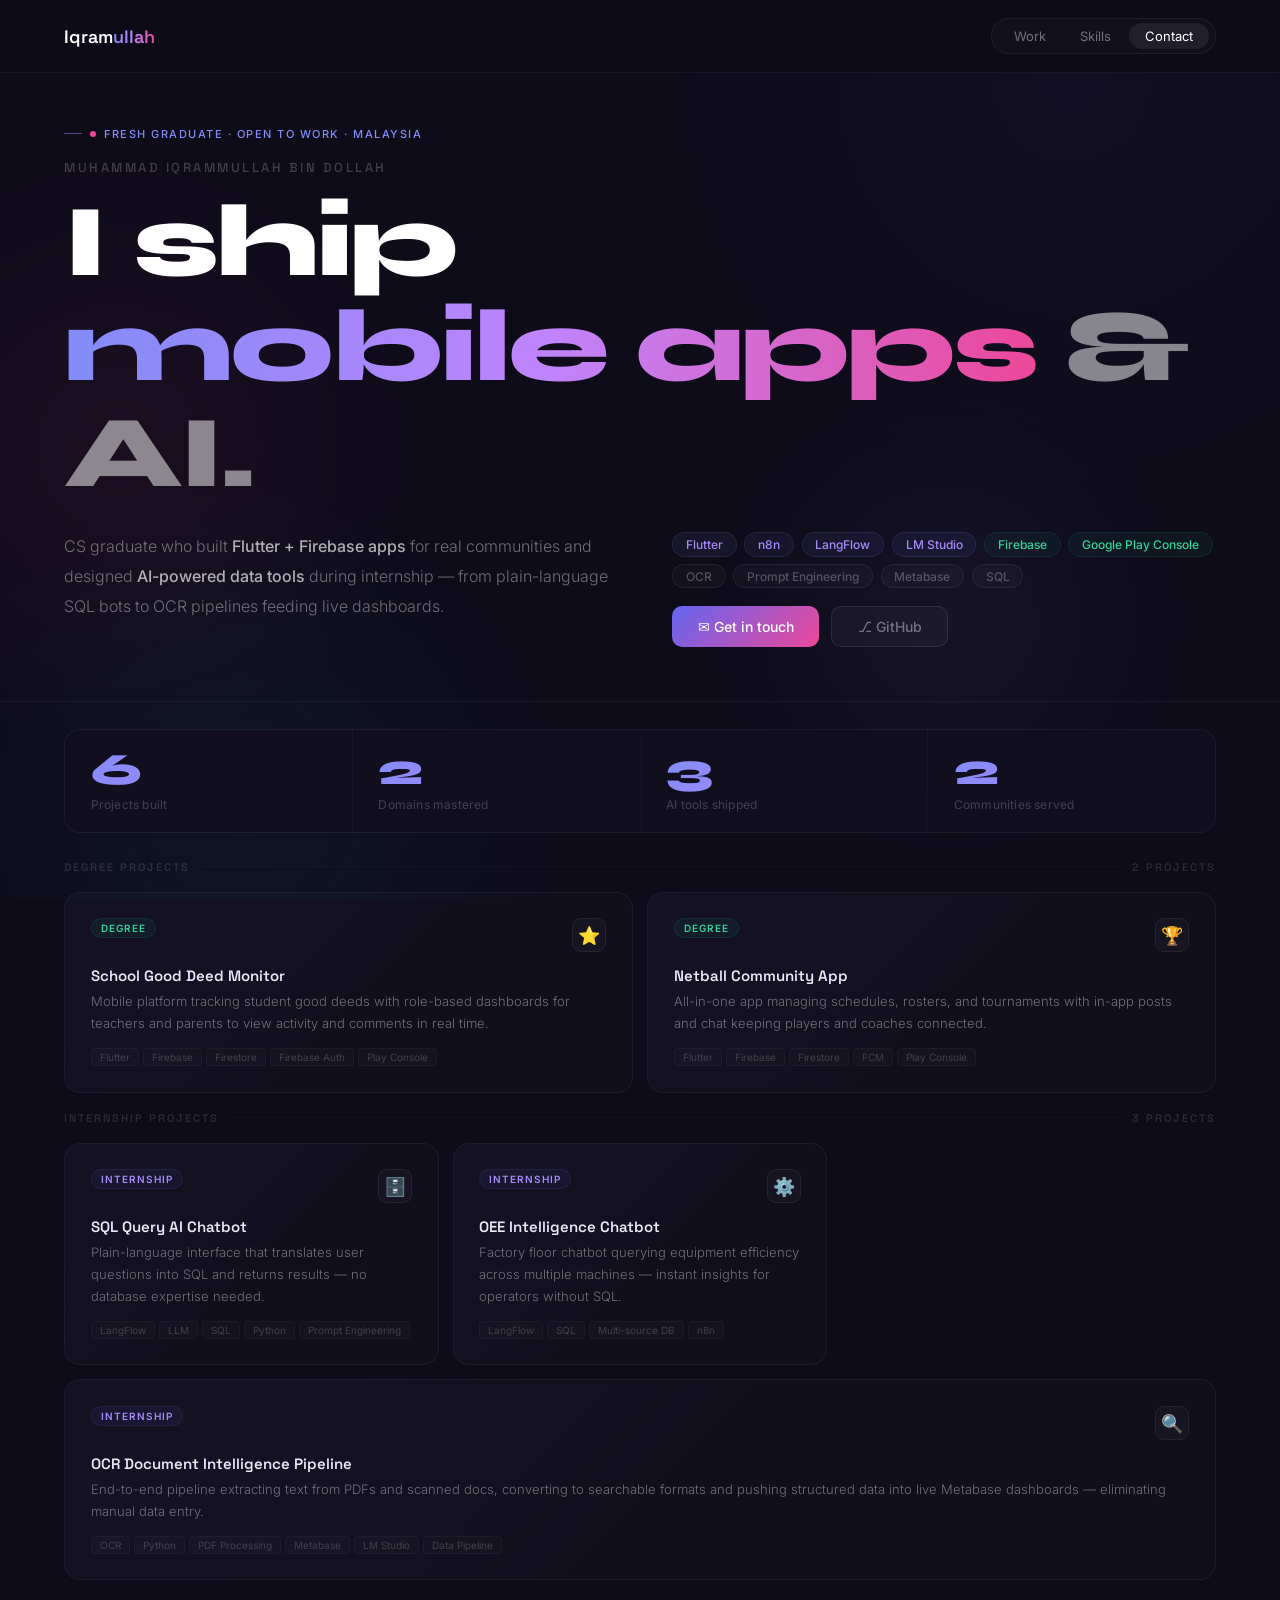
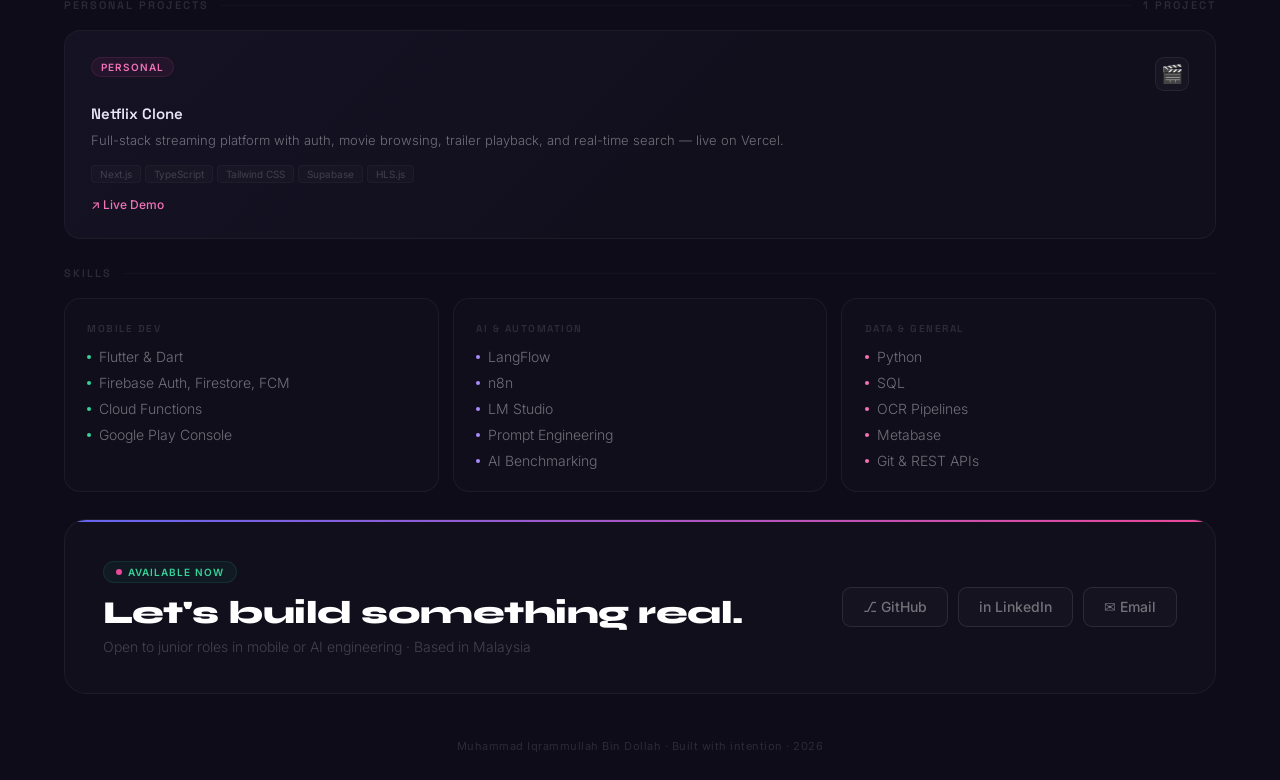
==== commit 0ee7dd51: "add Netflix Clone to personal projects" ====
--- a/index.html
+++ b/index.html
@@ -84,7 +84,7 @@
 
   <!-- STATS -->
   <div class="stats reveal" role="region" aria-label="At a glance">
-    <div class="stat"><div class="snum">5</div><div class="slbl">Projects built</div></div>
+    <div class="stat"><div class="snum">6</div><div class="slbl">Projects built</div></div>
     <div class="stat"><div class="snum">2</div><div class="slbl">Domains mastered</div></div>
     <div class="stat"><div class="snum">3</div><div class="slbl">AI tools shipped</div></div>
     <div class="stat"><div class="snum">2</div><div class="slbl">Communities served</div></div>
@@ -149,6 +149,25 @@
         <h3>OCR Document Intelligence Pipeline</h3>
         <p>End-to-end pipeline extracting text from PDFs and scanned docs, converting to searchable formats and pushing structured data into live Metabase dashboards — eliminating manual data entry.</p>
         <div class="pst"><span class="ptag">OCR</span><span class="ptag">Python</span><span class="ptag">PDF Processing</span><span class="ptag">Metabase</span><span class="ptag">LM Studio</span><span class="ptag">Data Pipeline</span></div>
+      </article>
+
+    </div>
+
+    <div class="sh" style="margin-top:clamp(1rem,2vh,1.8rem)"><span class="sl">Personal Projects</span><div class="sline"></div><span class="sl">1 Project</span></div>
+    <div class="pgrid">
+
+      <article class="pc"
+        data-title="Netflix Clone" data-badge="Personal" data-badge-class="pb-p"
+        data-desc="A Netflix-inspired streaming platform with auto-switching hero banner, horizontal movie rows, trailer player, real-time search by title or genre, and full user authentication — built with Next.js, Supabase, and HLS.js for video streaming."
+        data-stack="Next.js 16,TypeScript,Tailwind CSS,Supabase,HLS.js,Vercel"
+        data-link="https://netflix-clone-drab-gamma.vercel.app">
+        <div class="pc-top"><span class="pb pb-p">Personal</span><div class="pi">🎬</div></div>
+        <h3>Netflix Clone</h3>
+        <p>Full-stack streaming platform with auth, movie browsing, trailer playback, and real-time search — live on Vercel.</p>
+        <div class="pst"><span class="ptag">Next.js</span><span class="ptag">TypeScript</span><span class="ptag">Tailwind CSS</span><span class="ptag">Supabase</span><span class="ptag">HLS.js</span></div>
+        <div style="margin-top:10px">
+          <a class="pc-live" href="https://netflix-clone-drab-gamma.vercel.app" target="_blank" rel="noopener" onclick="event.stopPropagation()">↗ Live Demo</a>
+        </div>
       </article>
 
     </div>
--- a/style.css
+++ b/style.css
@@ -382,6 +382,19 @@
 }
 .pb-d { background: #10B98112; color: #34D399; border: 1px solid #10B98120; }
 .pb-i { background: #6366F112; color: #A78BFA; border: 1px solid #6366F122; }
+.pb-p { background: #EC489912; color: #F472B6; border: 1px solid #EC489922; }
+
+.pc-live {
+  font-size: clamp(10px, 1vw, 12px);
+  font-weight: 500;
+  color: #F472B6;
+  text-decoration: none;
+  display: inline-flex;
+  align-items: center;
+  gap: 4px;
+  transition: opacity .2s;
+}
+.pc-live:hover { opacity: .7; }
 .pi {
   width: clamp(26px, 3vw, 34px);
   height: clamp(26px, 3vw, 34px);
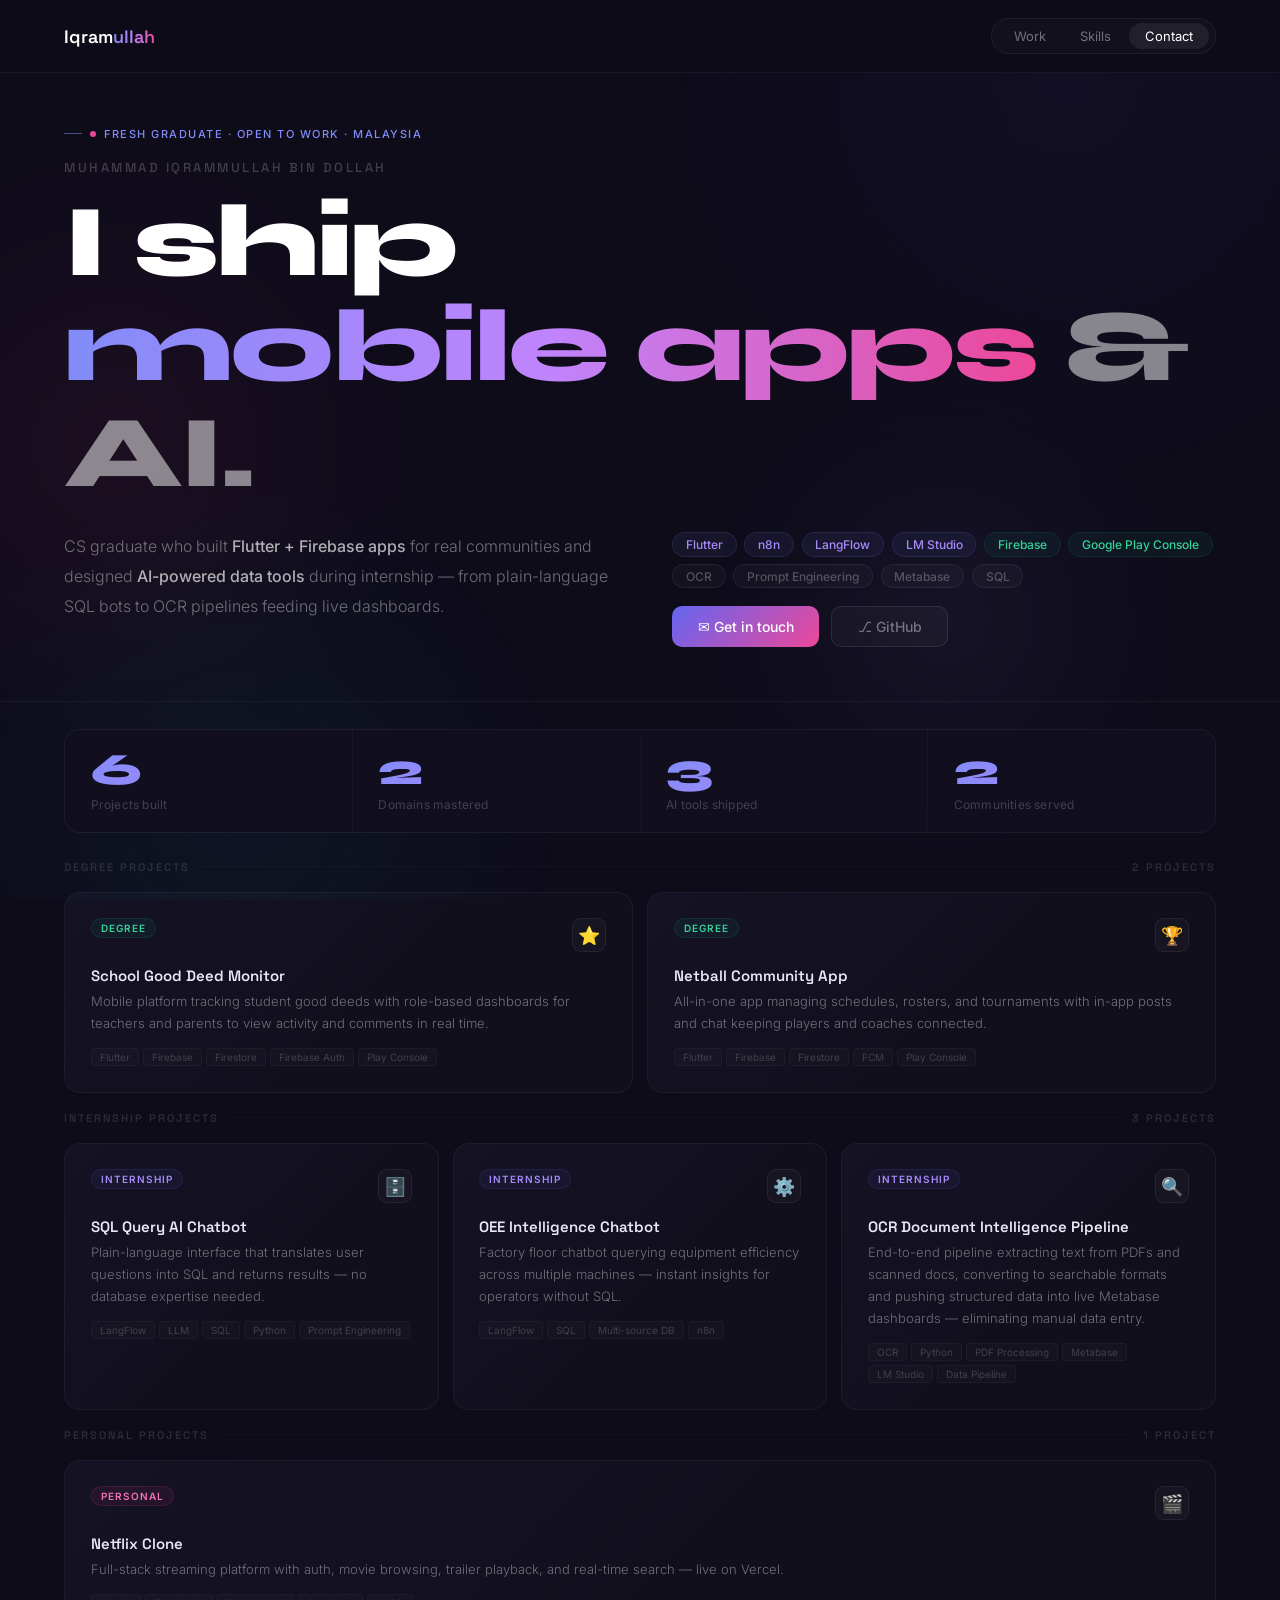
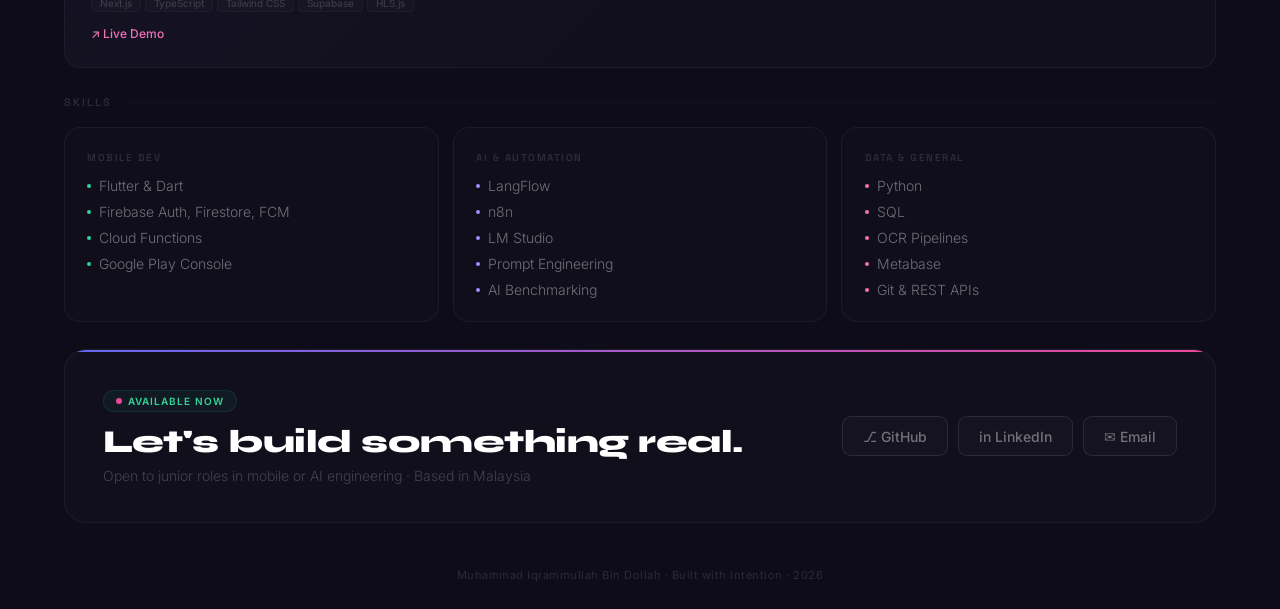
==== commit eba4b7fa: "remove wide grid rule from css" ====
--- a/index.html
+++ b/index.html
@@ -141,7 +141,7 @@
         <div class="pst"><span class="ptag">LangFlow</span><span class="ptag">SQL</span><span class="ptag">Multi-source DB</span><span class="ptag">n8n</span></div>
       </article>
 
-      <article class="pc wide"
+      <article class="pc"
         data-title="OCR Document Intelligence Pipeline" data-badge="Internship" data-badge-class="pb-i"
         data-desc="End-to-end OCR system that extracts text from PDFs and scanned documents, converts them into editable and searchable formats, and pushes clean structured data into Metabase for live visual dashboards — eliminating hours of manual data entry and making documents instantly queryable."
         data-stack="OCR,Python,PDF Processing,Metabase,LM Studio,Data Pipeline">
--- a/style.css
+++ b/style.css
@@ -364,7 +364,6 @@
 .pc:hover::before {
   background: linear-gradient(90deg, transparent, #818CF850, #EC489950, transparent);
 }
-.wide { grid-column: 1 / -1; }
 
 .pc-top {
   display: flex;
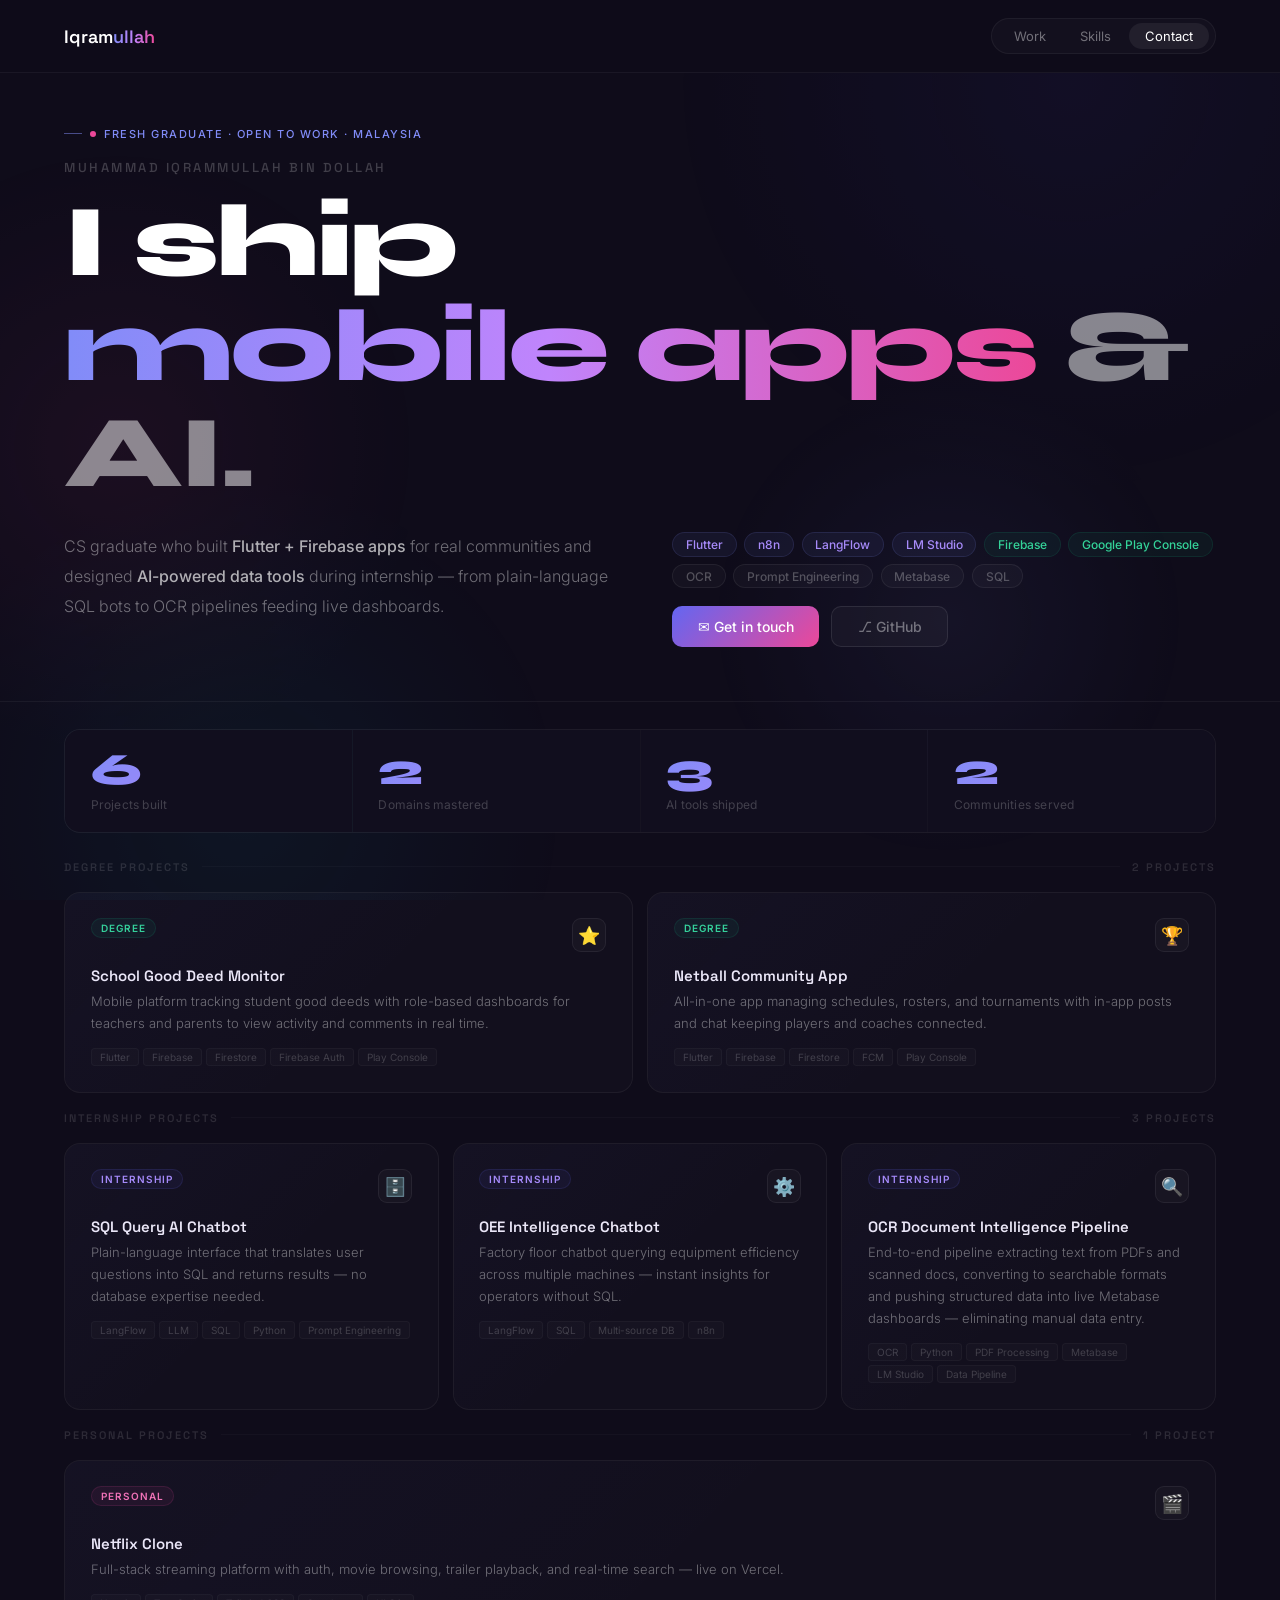
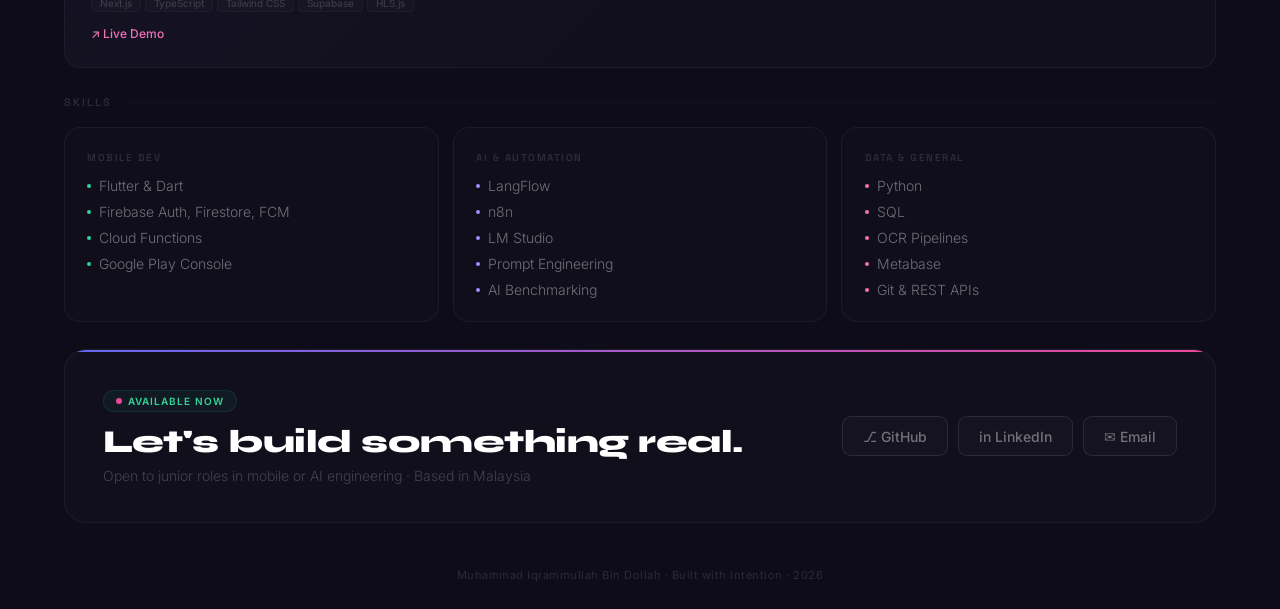
==== commit 17e05821: "update link" ====
--- a/index.html
+++ b/index.html
@@ -213,9 +213,9 @@
           <p>Open to junior roles in mobile or AI engineering · Based in Malaysia</p>
         </div>
         <div class="clinks">
-          <a class="cl" href="https://github.com/yourusername" target="_blank" rel="noopener">⎇ GitHub</a>
-          <a class="cl" href="https://linkedin.com/in/yourusername" target="_blank" rel="noopener">in LinkedIn</a>
-          <a class="cl" href="mailto:your@email.com">✉ Email</a>
+          <a class="cl" href="https://github.com/iqramdollah" target="_blank" rel="noopener">⎇ GitHub</a>
+          <a class="cl" href="https://linkedin.com/in/muhammad-iqrammullah-724656233" target="_blank" rel="noopener">in LinkedIn</a>
+          <a class="cl" href="mailto:md.iqrammulllah@email.com">✉ Email</a>
         </div>
       </div>
     </div>
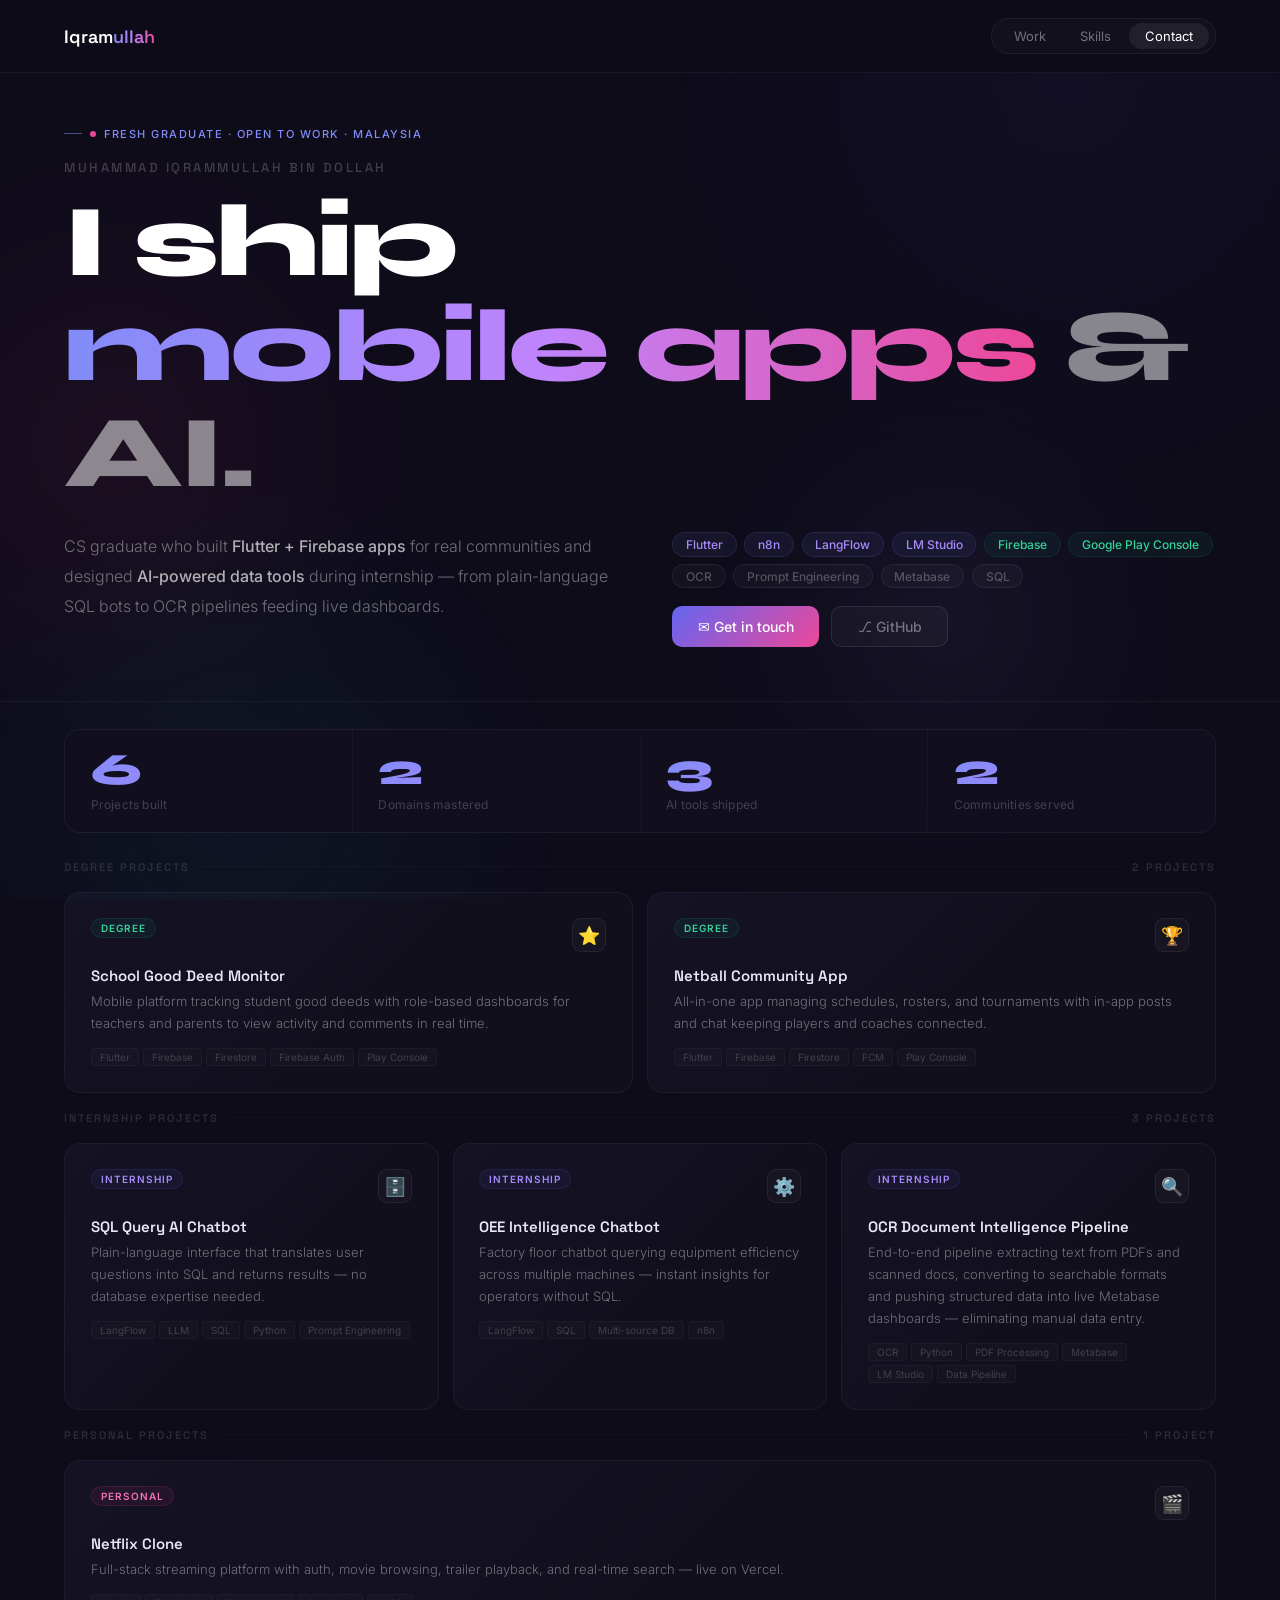
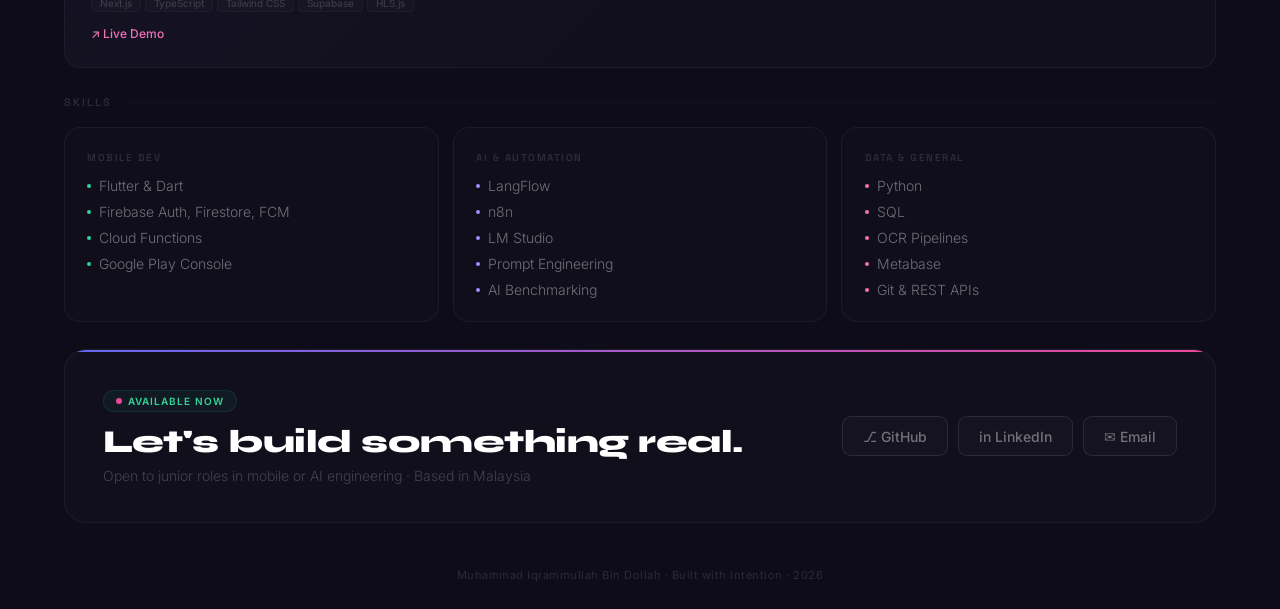
==== commit 7b72db5e: "update link" ====
--- a/index.html
+++ b/index.html
@@ -75,8 +75,8 @@
           <span class="chip cg" role="listitem">SQL</span>
         </div>
         <div class="hero-btns">
-          <a class="btn btn-g" href="mailto:your@email.com">✉ Get in touch</a>
-          <a class="btn btn-gl" href="https://github.com/yourusername" target="_blank" rel="noopener">⎇ GitHub</a>
+          <a class="btn btn-g" href="mailto:md.iqrammulllah@gmail.com">✉ Get in touch</a>
+          <a class="btn btn-gl" href="https://github.com/iqramdollah" target="_blank" rel="noopener">⎇ GitHub</a>
         </div>
       </div>
     </div>
@@ -215,7 +215,7 @@
         <div class="clinks">
           <a class="cl" href="https://github.com/iqramdollah" target="_blank" rel="noopener">⎇ GitHub</a>
           <a class="cl" href="https://linkedin.com/in/muhammad-iqrammullah-724656233" target="_blank" rel="noopener">in LinkedIn</a>
-          <a class="cl" href="mailto:md.iqrammulllah@email.com">✉ Email</a>
+          <a class="cl" href="mailto:md.iqrammulllah@gmail.com">✉ Email</a>
         </div>
       </div>
     </div>
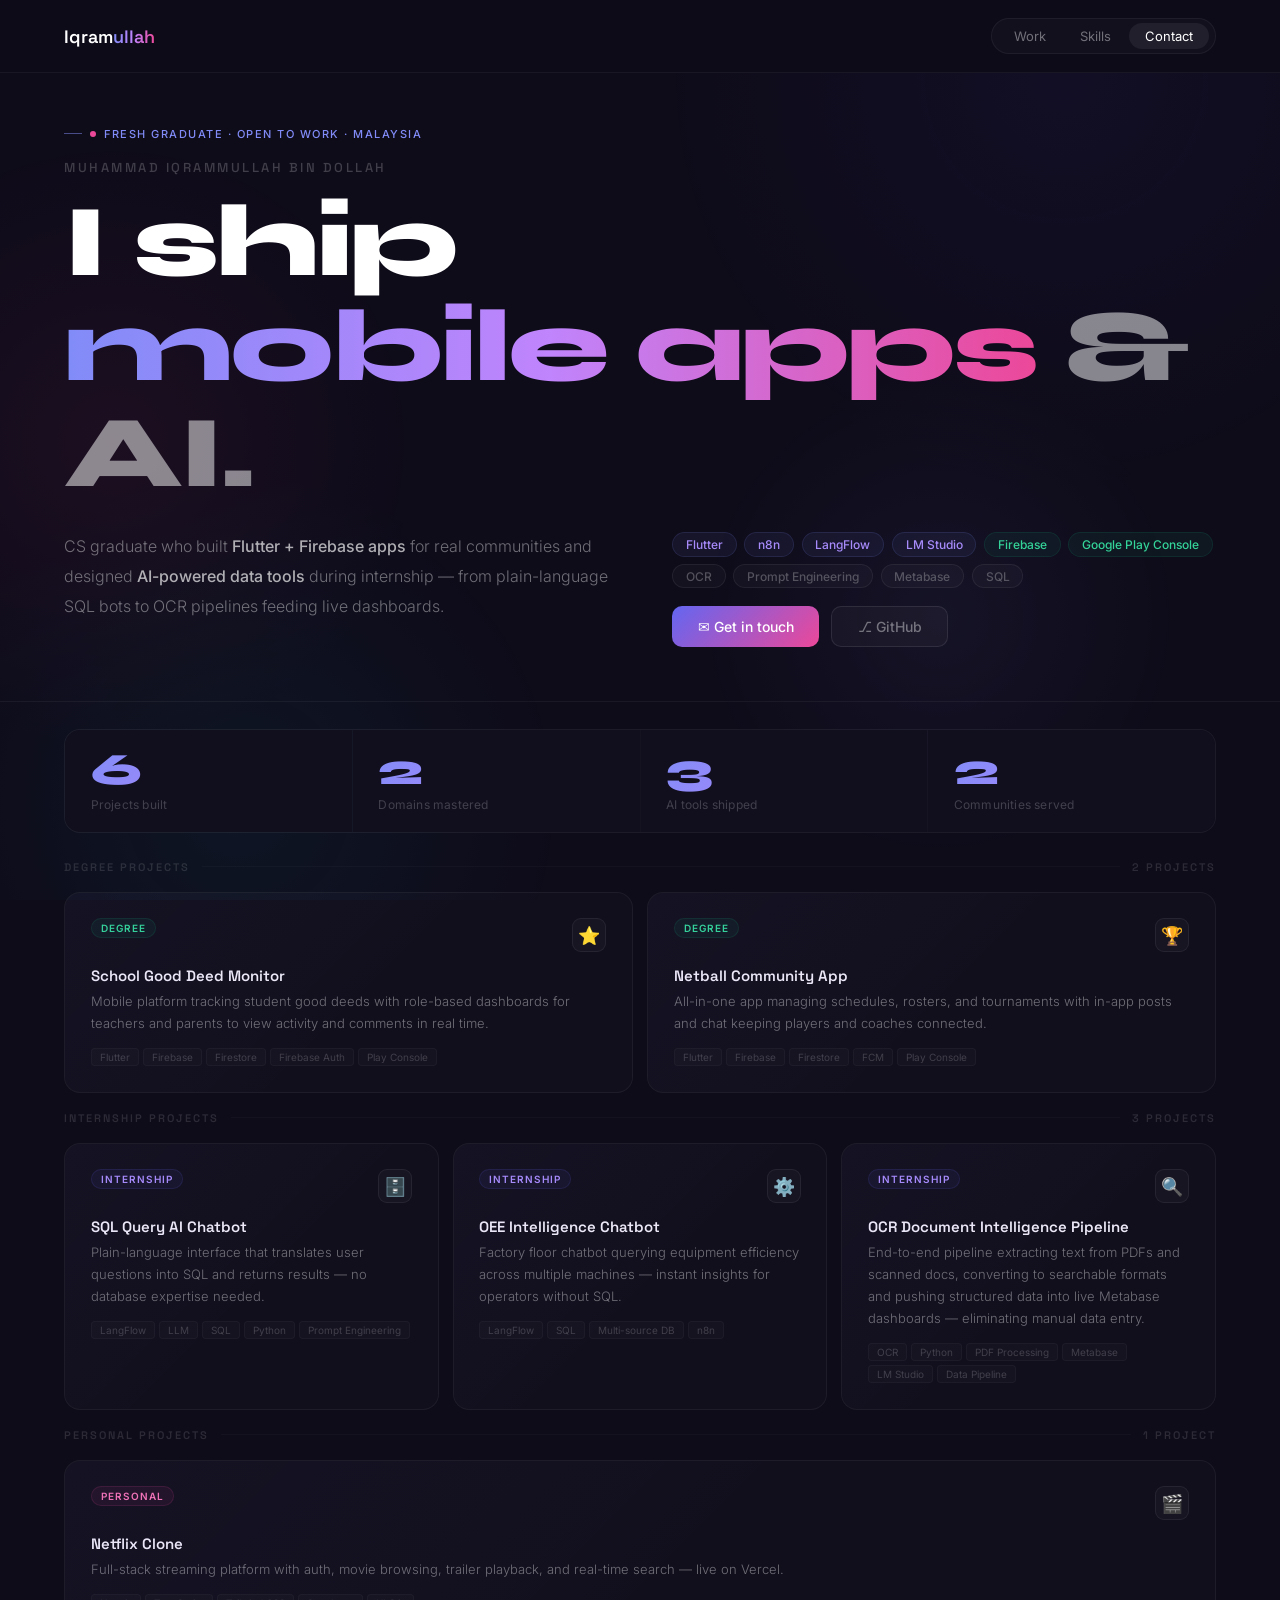
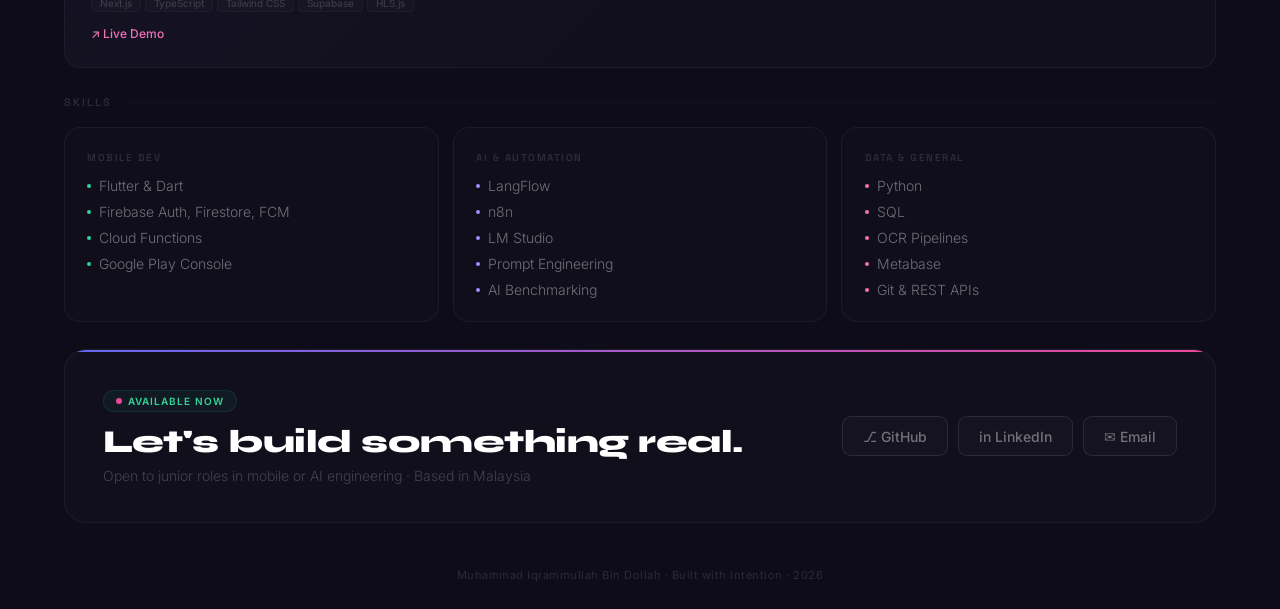
==== commit bf71c567: "update link" ====
--- a/index.html
+++ b/index.html
@@ -215,7 +215,7 @@
         <div class="clinks">
           <a class="cl" href="https://github.com/iqramdollah" target="_blank" rel="noopener">⎇ GitHub</a>
           <a class="cl" href="https://linkedin.com/in/muhammad-iqrammullah-724656233" target="_blank" rel="noopener">in LinkedIn</a>
-          <a class="cl" href="mailto:md.iqrammulllah@gmail.com">✉ Email</a>
+          <a class="cl" href="mailto:md.iqrammullah@gmail.com">✉ Email</a>
         </div>
       </div>
     </div>
